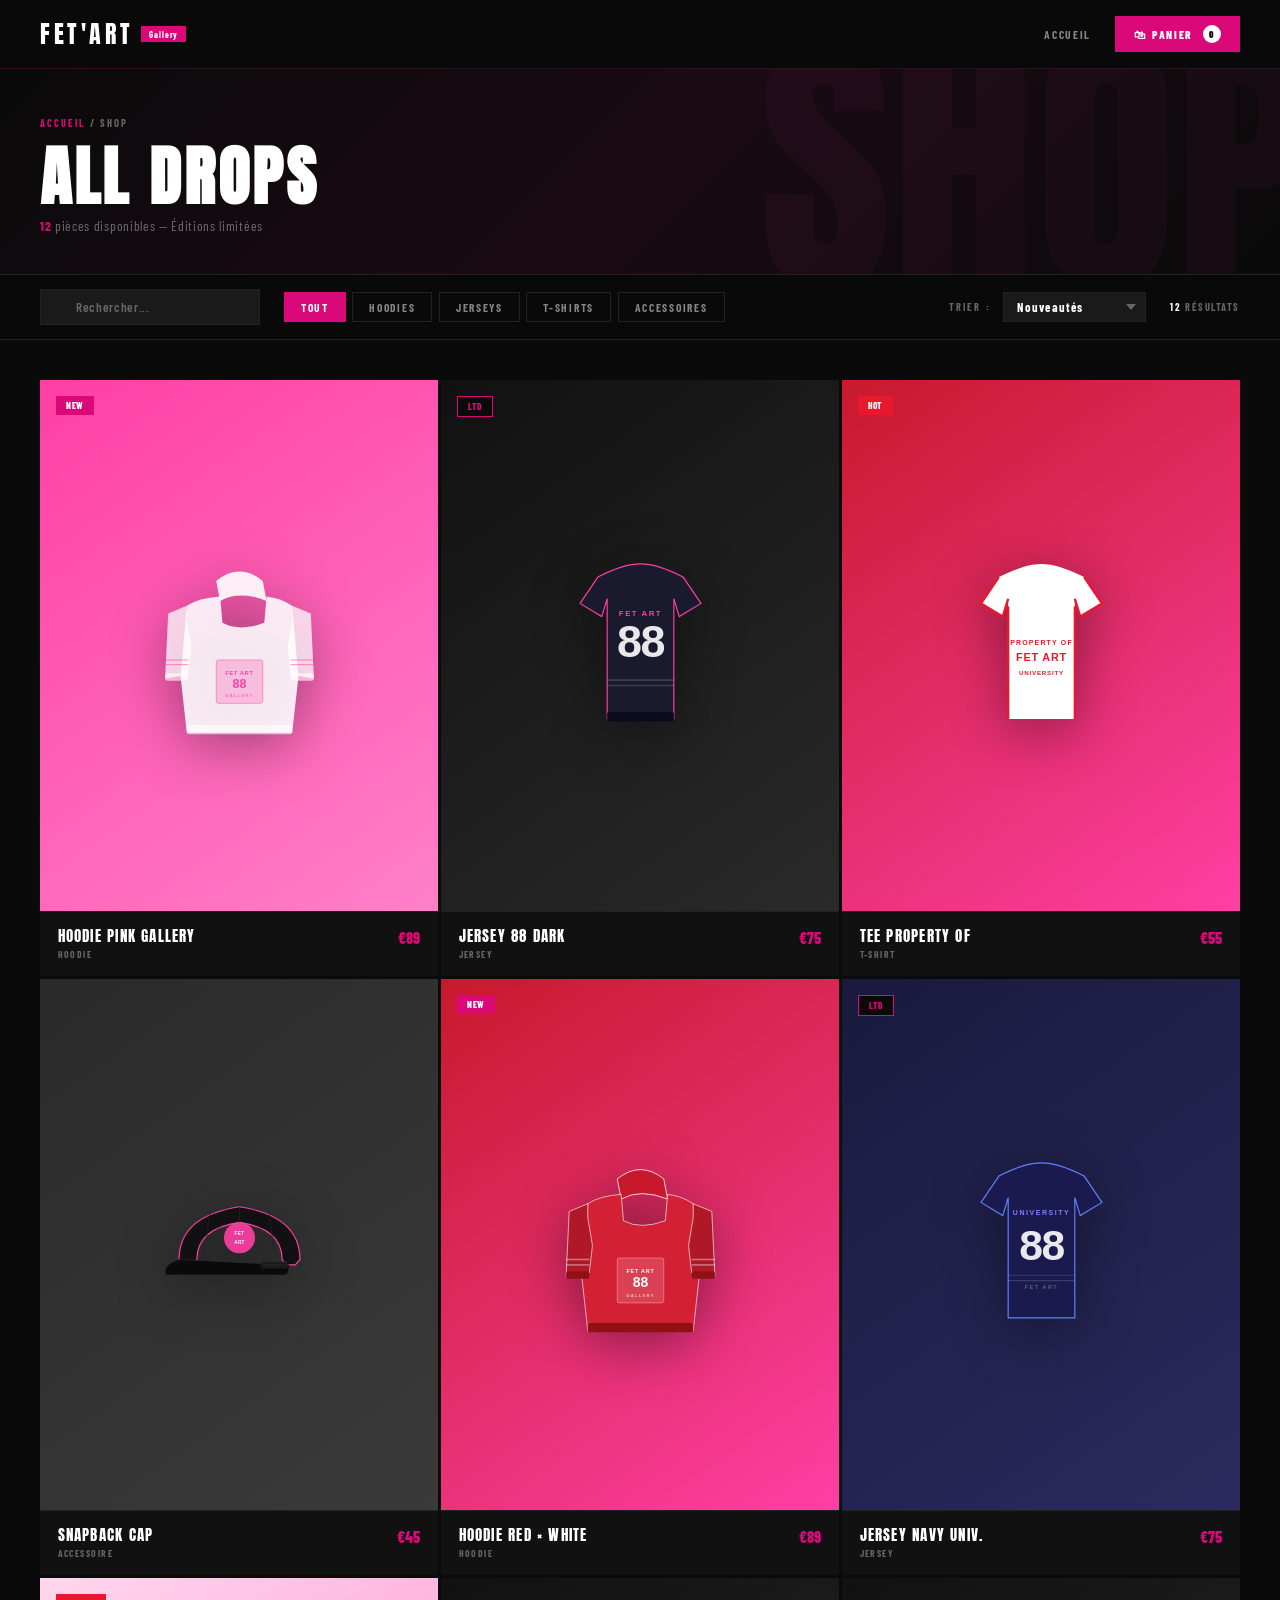
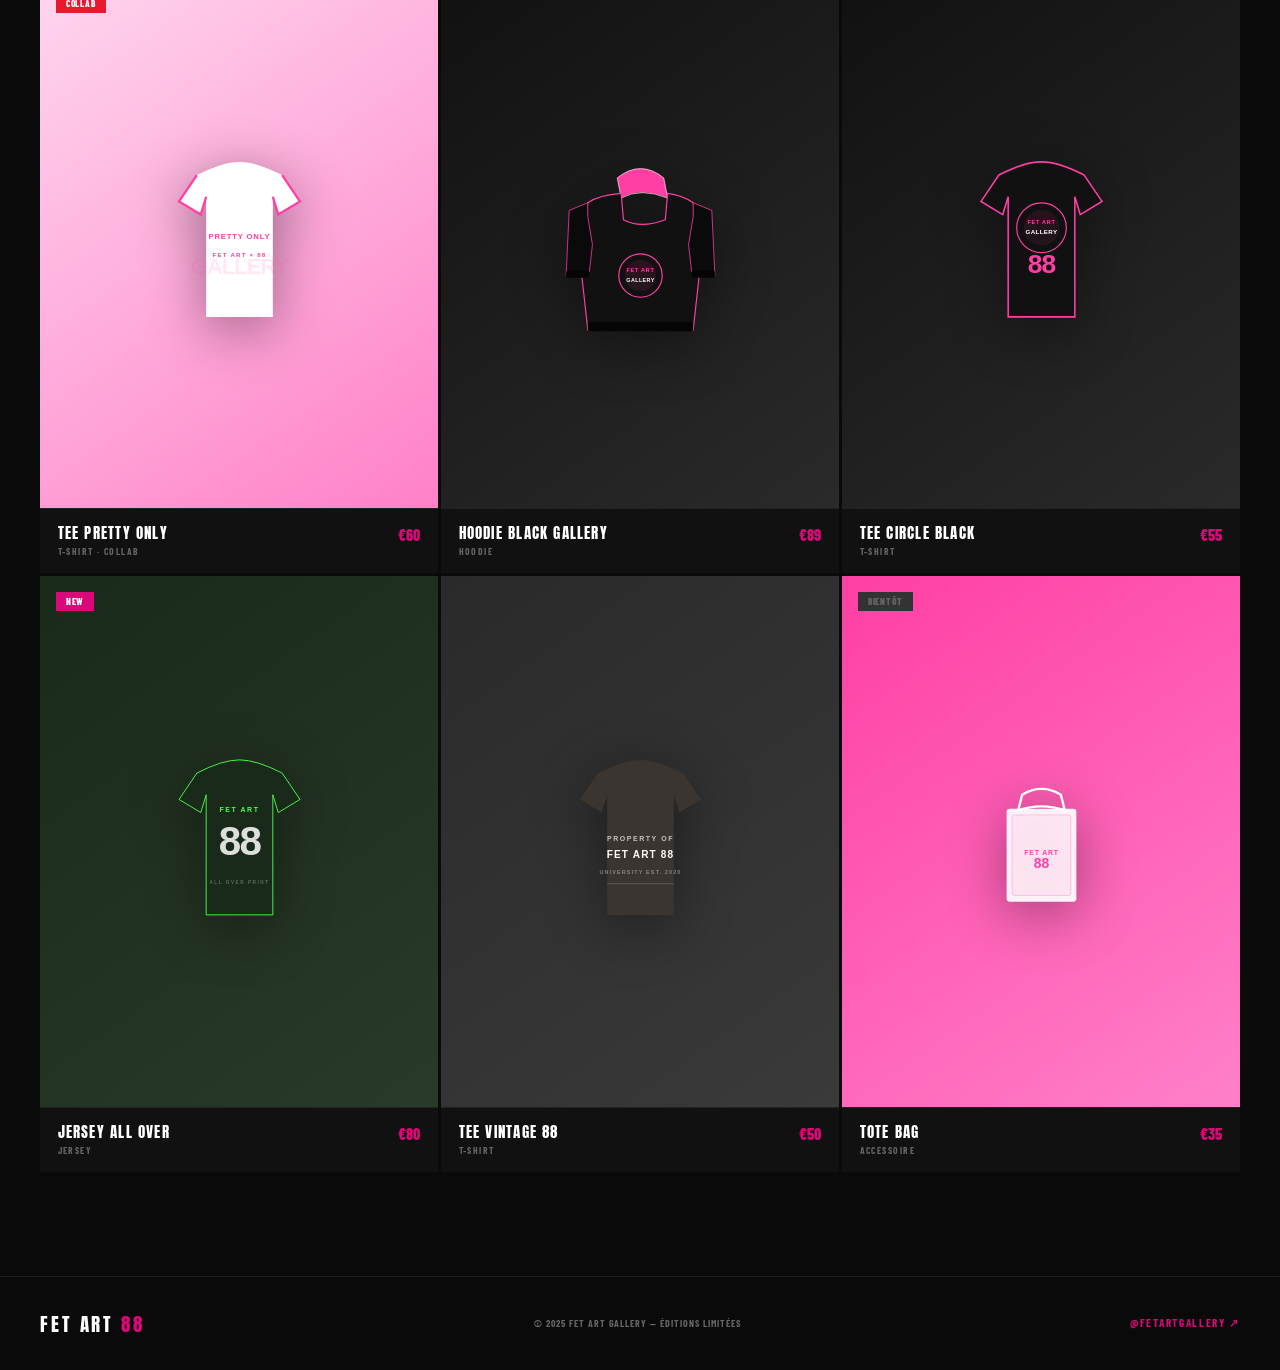
==== fetart-shop.html @ b349f613 "FetArt_Shop Co-authored-by: Copilot <copilot@github.com>" ====
<!DOCTYPE html>
<html lang="fr">
<head>
<meta charset="UTF-8">
<meta name="viewport" content="width=device-width, initial-scale=1.0">
<title>FET ART GALLERY — Shop</title>
<link rel="preconnect" href="https://fonts.googleapis.com">
<link rel="preconnect" href="https://fonts.gstatic.com" crossorigin>
<link href="https://fonts.googleapis.com/css2?family=Anton&family=Barlow+Condensed:wght@400;600;700;800;900&display=swap" rel="stylesheet">
<link rel="stylesheet" href="style/shop.css">
</head>
<body>

<!-- CART OVERLAY & DRAWER -->
<div class="cart-overlay" id="cartOverlay" onclick="closeCart()"></div>
<div class="cart-drawer" id="cartDrawer">
  <div class="cart-header">
    <div class="cart-title">MON PANIER</div>
    <button class="cart-close" onclick="closeCart()">✕</button>
  </div>
  <div class="cart-items" id="cartItems">
    <div class="cart-empty-msg" id="cartEmpty">Ton panier est vide </div>
  </div>
  <div class="cart-footer">
    <div class="cart-total">
      <span class="cart-total-label">Total</span>
      <span class="cart-total-amount" id="cartTotal">€0</span>
    </div>
    <button class="checkout-btn">Finaliser la commande →</button>
  </div>
</div>

<!-- TOAST -->
<div class="toast" id="toast">
  <span class="toast-dot"></span>
  <span id="toastMsg">Ajouté au panier</span>
</div>

<!-- NAV -->
<nav>
  <a href="fetart-gallery.html" class="nav-logo">FET'ART <span class="nav-logo-badge">Gallery</span></a>
  <div class="nav-right">
    <a href="fetart-gallery.html" class="nav-back"> Accueil</a>
    <button class="cart-btn" onclick="openCart()">
      🛍 Panier
      <span class="cart-count" id="cartCount">0</span>
    </button>
  </div>
</nav>

<!-- HERO SHOP -->
<div class="shop-hero">
  <div class="shop-hero-inner">
    <div class="shop-breadcrumb"><a href="fetart-gallery.html">Accueil</a> / Shop</div>
    <h1 class="shop-hero-title">ALL DROPS</h1>
    <p class="shop-hero-sub"><span id="visibleCount">12</span> pièces disponibles — Éditions limitées</p>
  </div>
</div>

<!-- TOOLBAR -->
<div class="toolbar">
  <div class="search-wrap">
    <span class="search-icon"></span>
    <input class="search-input" type="text" id="searchInput" placeholder="Rechercher..." oninput="applyFilters()">
  </div>
  <div class="filter-group">
    <button class="filter-btn active" data-cat="all" onclick="setFilter(this)">Tout</button>
    <button class="filter-btn" data-cat="hoodie" onclick="setFilter(this)">Hoodies</button>
    <button class="filter-btn" data-cat="jersey" onclick="setFilter(this)">Jerseys</button>
    <button class="filter-btn" data-cat="tshirt" onclick="setFilter(this)">T-Shirts</button>
    <button class="filter-btn" data-cat="accessoire" onclick="setFilter(this)">Accessoires</button>
  </div>
  <div class="sort-wrap">
    <span class="sort-label">Trier :</span>
    <select class="sort-select" id="sortSelect" onchange="applyFilters()">
      <option value="default">Nouveautés</option>
      <option value="price-asc">Prix croissant</option>
      <option value="price-desc">Prix décroissant</option>
      <option value="name">Nom A–Z</option>
    </select>
  </div>
  <div class="results-count"><span id="countLabel">12</span> résultats</div>
</div>

<!-- GRID -->
<div class="shop-main">
  <div class="products-grid" id="productsGrid">

    <!-- 1 — Hoodie Pink Gallery -->
    <div class="product-card" data-cat="hoodie" data-price="89" data-name="hoodie pink gallery" data-new="1">
      <span class="card-badge badge-new">New</span>
      <div class="card-img-wrap">
        <div class="card-bg bg-p"></div>
        <svg class="card-svg" viewBox="0 0 200 240" width="155" xmlns="http://www.w3.org/2000/svg">
          <path d="M70 36 Q100 12 130 36 L135 62 Q100 48 75 62Z" fill="white" opacity="0.9"/>
          <path d="M32 68 L24 160 L32 232 L168 232 L176 160 L168 68 Q153 58 135 56 L132 90 Q100 102 78 90 L75 56 Q47 58 32 68Z" fill="white" opacity="0.88"/>
          <path d="M32 68 L8 78 L4 162 L34 157 L38 122 L32 86Z" fill="rgba(255,255,255,0.75)"/>
          <path d="M168 68 L192 78 L196 162 L166 157 L162 122 L168 86Z" fill="rgba(255,255,255,0.75)"/>
          <rect x="4" y="155" width="30" height="10" rx="3" fill="rgba(255,255,255,0.6)"/>
          <rect x="166" y="155" width="30" height="10" rx="3" fill="rgba(255,255,255,0.6)"/>
          <rect x="32" y="222" width="136" height="12" rx="3" fill="rgba(255,255,255,0.6)"/>
          <rect x="70" y="138" width="60" height="56" rx="3" fill="rgba(255,63,164,0.25)" stroke="rgba(255,63,164,0.6)" stroke-width="1"/>
          <text x="100" y="158" text-anchor="middle" font-family="sans-serif" font-size="7" font-weight="900" fill="#FF3FA4" letter-spacing="1">FET ART</text>
          <text x="100" y="174" text-anchor="middle" font-family="sans-serif" font-size="16" font-weight="900" fill="#FF3FA4">88</text>
          <text x="100" y="186" text-anchor="middle" font-family="sans-serif" font-size="5.5" font-weight="700" fill="rgba(255,63,164,0.7)" letter-spacing="1.5">GALLERY</text>
          <line x1="4" y1="138" x2="34" y2="138" stroke="rgba(255,63,164,0.5)" stroke-width="1.5"/>
          <line x1="4" y1="144" x2="34" y2="144" stroke="rgba(255,63,164,0.5)" stroke-width="1.5"/>
          <line x1="166" y1="138" x2="196" y2="138" stroke="rgba(255,63,164,0.5)" stroke-width="1.5"/>
          <line x1="166" y1="144" x2="196" y2="144" stroke="rgba(255,63,164,0.5)" stroke-width="1.5"/>
        </svg>
        <div class="quick-add-overlay">
          <div class="size-selector">
            <span class="size-label">Choisir une taille</span>
            <div class="size-btns">
              <button class="size-btn" onclick="selectSize(this)">XS</button>
              <button class="size-btn" onclick="selectSize(this)">S</button>
              <button class="size-btn" onclick="selectSize(this)">M</button>
              <button class="size-btn" onclick="selectSize(this)">L</button>
              <button class="size-btn out" disabled>XL</button>
            </div>
            <button class="quick-add-btn" onclick="addToCart(this, 'Hoodie Pink Gallery', 89, 'hoodie')">+ Ajouter au panier</button>
          </div>
        </div>
      </div>
      <div class="card-info">
        <div><div class="card-name">HOODIE PINK GALLERY</div><div class="card-cat">Hoodie</div></div>
        <div class="card-price-block"><div class="card-price">€89</div></div>
      </div>
    </div>

    <!-- 2 — Jersey 88 Dark -->
    <div class="product-card" data-cat="jersey" data-price="75" data-name="jersey 88 dark" data-new="1">
      <span class="card-badge badge-ltd">Ltd</span>
      <div class="card-img-wrap">
        <div class="card-bg bg-d"></div>
        <svg class="card-svg" viewBox="0 0 200 220" width="155" xmlns="http://www.w3.org/2000/svg">
          <path d="M45 22 L22 56 L50 73 L57 50 L57 205 L143 205 L143 50 L150 73 L178 56 L155 22 Q122 5 100 5 Q78 5 45 22Z" fill="#1A1A2E" stroke="#FF3FA4" stroke-width="1.5"/>
          <text x="100" y="125" text-anchor="middle" font-family="sans-serif" font-size="58" font-weight="900" fill="white" opacity="0.9" letter-spacing="-2">88</text>
          <text x="100" y="72" text-anchor="middle" font-family="sans-serif" font-size="10" font-weight="700" fill="#FF3FA4" letter-spacing="2">FET ART</text>
          <line x1="57" y1="155" x2="143" y2="155" stroke="white" stroke-width="2" opacity="0.15"/>
          <line x1="57" y1="162" x2="143" y2="162" stroke="white" stroke-width="2" opacity="0.15"/>
          <rect x="57" y="196" width="86" height="12" rx="2" fill="#0A0A1A"/>
        </svg>
        <div class="quick-add-overlay">
          <div class="size-selector">
            <span class="size-label">Choisir une taille</span>
            <div class="size-btns">
              <button class="size-btn" onclick="selectSize(this)">S</button>
              <button class="size-btn" onclick="selectSize(this)">M</button>
              <button class="size-btn" onclick="selectSize(this)">L</button>
              <button class="size-btn" onclick="selectSize(this)">XL</button>
            </div>
            <button class="quick-add-btn" onclick="addToCart(this, 'Jersey 88 Dark', 75, 'jersey')">+ Ajouter au panier</button>
          </div>
        </div>
      </div>
      <div class="card-info">
        <div><div class="card-name">JERSEY 88 DARK</div><div class="card-cat">Jersey</div></div>
        <div class="card-price-block"><div class="card-price">€75</div></div>
      </div>
    </div>

    <!-- 3 — Tee Property Of -->
    <div class="product-card" data-cat="tshirt" data-price="55" data-name="tee property of" data-new="1">
      <span class="card-badge badge-hot"> Hot</span>
      <div class="card-img-wrap">
        <div class="card-bg bg-r"></div>
        <svg class="card-svg" viewBox="0 0 200 220" width="155" xmlns="http://www.w3.org/2000/svg">
          <path d="M45 22 L22 56 L50 73 L57 50 L57 205 L143 205 L143 50 L150 73 L178 56 L155 22 Q122 5 100 5 Q78 5 45 22Z" fill="white"/>
          <path d="M45 22 L22 56 L50 73 L57 50" fill="none" stroke="#E8192C" stroke-width="3"/>
          <path d="M155 22 L178 56 L150 73 L143 50" fill="none" stroke="#E8192C" stroke-width="3"/>
          <line x1="57" y1="60" x2="57" y2="205" stroke="#E8192C" stroke-width="3"/>
          <line x1="143" y1="60" x2="143" y2="205" stroke="#E8192C" stroke-width="3"/>
          <text x="100" y="110" text-anchor="middle" font-family="sans-serif" font-size="9" font-weight="900" fill="#E8192C" letter-spacing="1.5">PROPERTY OF</text>
          <text x="100" y="130" text-anchor="middle" font-family="sans-serif" font-size="14" font-weight="900" fill="#E8192C" letter-spacing="1">FET ART</text>
          <text x="100" y="148" text-anchor="middle" font-family="sans-serif" font-size="8" font-weight="700" fill="#E8192C" letter-spacing="1">UNIVERSITY</text>
        </svg>
        <div class="quick-add-overlay">
          <div class="size-selector">
            <span class="size-label">Choisir une taille</span>
            <div class="size-btns">
              <button class="size-btn" onclick="selectSize(this)">XS</button>
              <button class="size-btn" onclick="selectSize(this)">S</button>
              <button class="size-btn" onclick="selectSize(this)">M</button>
              <button class="size-btn" onclick="selectSize(this)">L</button>
              <button class="size-btn" onclick="selectSize(this)">XL</button>
            </div>
            <button class="quick-add-btn" onclick="addToCart(this, 'Tee Property Of', 55, 'tshirt')">+ Ajouter au panier</button>
          </div>
        </div>
      </div>
      <div class="card-info">
        <div><div class="card-name">TEE PROPERTY OF</div><div class="card-cat">T-Shirt</div></div>
        <div class="card-price-block"><div class="card-price">€55</div></div>
      </div>
    </div>

    <!-- 4 — Snapback Cap -->
    <div class="product-card" data-cat="accessoire" data-price="45" data-name="snapback cap" data-new="0">
      <div class="card-img-wrap">
        <div class="card-bg bg-w"></div>
        <svg class="card-svg" viewBox="0 0 200 160" width="155" xmlns="http://www.w3.org/2000/svg">
          <path d="M22 100 Q22 44 100 32 Q178 44 178 100 L172 107 L160 107 L155 100 Q155 60 100 52 Q45 60 45 100 L40 107 L28 107Z" fill="#111" stroke="#FF3FA4" stroke-width="1.5"/>
          <path d="M22 100 Q0 107 5 120 L158 120 Q164 120 164 107Z" fill="#0A0A0A" stroke="#2A2A2A" stroke-width="1"/>
          <line x1="100" y1="32" x2="100" y2="100" stroke="#222" stroke-width="1"/>
          <line x1="62" y1="38" x2="54" y2="100" stroke="#222" stroke-width="1"/>
          <line x1="138" y1="38" x2="146" y2="100" stroke="#222" stroke-width="1"/>
          <circle cx="100" cy="72" r="20" fill="#FF3FA4" opacity="0.9"/>
          <text x="100" y="69" text-anchor="middle" font-family="sans-serif" font-size="6" font-weight="900" fill="white" letter-spacing="0.5">FET</text>
          <text x="100" y="80" text-anchor="middle" font-family="sans-serif" font-size="6" font-weight="900" fill="white" letter-spacing="0.5">ART</text>
          <rect x="128" y="103" width="34" height="8" rx="2" fill="#1A1A1A" stroke="#333" stroke-width="0.5"/>
          <line x1="133" y1="107" x2="157" y2="107" stroke="#444" stroke-width="0.5"/>
        </svg>
        <div class="quick-add-overlay">
          <div class="size-selector">
            <span class="size-label">Taille unique</span>
            <div class="size-btns">
              <button class="size-btn selected" onclick="selectSize(this)">OS</button>
            </div>
            <button class="quick-add-btn" onclick="addToCart(this, 'Snapback Cap', 45, 'accessoire')">+ Ajouter au panier</button>
          </div>
        </div>
      </div>
      <div class="card-info">
        <div><div class="card-name">SNAPBACK CAP</div><div class="card-cat">Accessoire</div></div>
        <div class="card-price-block"><div class="card-price">€45</div></div>
      </div>
    </div>

    <!-- 5 — Hoodie Red/White -->
    <div class="product-card" data-cat="hoodie" data-price="89" data-name="hoodie red white" data-new="1">
      <span class="card-badge badge-new">New</span>
      <div class="card-img-wrap">
        <div class="card-bg bg-r"></div>
        <svg class="card-svg" viewBox="0 0 200 240" width="155" xmlns="http://www.w3.org/2000/svg">
          <path d="M70 36 Q100 12 130 36 L135 62 Q100 48 75 62Z" fill="#C8192C" stroke="white" stroke-width="1"/>
          <path d="M32 68 L24 160 L32 232 L168 232 L176 160 L168 68 Q153 58 135 56 L132 90 Q100 102 78 90 L75 56 Q47 58 32 68Z" fill="#D42035" stroke="white" stroke-width="0.8"/>
          <path d="M32 68 L8 78 L4 162 L34 157 L38 122 L32 86Z" fill="#B01828" stroke="white" stroke-width="0.8"/>
          <path d="M168 68 L192 78 L196 162 L166 157 L162 122 L168 86Z" fill="#B01828" stroke="white" stroke-width="0.8"/>
          <rect x="4" y="155" width="30" height="10" rx="3" fill="#901015"/>
          <rect x="166" y="155" width="30" height="10" rx="3" fill="#901015"/>
          <rect x="32" y="222" width="136" height="12" rx="3" fill="#901015"/>
          <rect x="70" y="138" width="60" height="58" rx="3" fill="rgba(255,255,255,0.15)" stroke="rgba(255,255,255,0.4)" stroke-width="1"/>
          <text x="100" y="158" text-anchor="middle" font-family="sans-serif" font-size="7" font-weight="900" fill="white" letter-spacing="1">FET ART</text>
          <text x="100" y="176" text-anchor="middle" font-family="sans-serif" font-size="18" font-weight="900" fill="white">88</text>
          <text x="100" y="188" text-anchor="middle" font-family="sans-serif" font-size="5.5" font-weight="700" fill="rgba(255,255,255,0.7)" letter-spacing="1.5">GALLERY</text>
          <line x1="4" y1="140" x2="34" y2="140" stroke="white" stroke-width="2" opacity="0.4"/>
          <line x1="4" y1="147" x2="34" y2="147" stroke="white" stroke-width="2" opacity="0.4"/>
          <line x1="166" y1="140" x2="196" y2="140" stroke="white" stroke-width="2" opacity="0.4"/>
          <line x1="166" y1="147" x2="196" y2="147" stroke="white" stroke-width="2" opacity="0.4"/>
        </svg>
        <div class="quick-add-overlay">
          <div class="size-selector">
            <span class="size-label">Choisir une taille</span>
            <div class="size-btns">
              <button class="size-btn out" disabled>XS</button>
              <button class="size-btn" onclick="selectSize(this)">S</button>
              <button class="size-btn" onclick="selectSize(this)">M</button>
              <button class="size-btn" onclick="selectSize(this)">L</button>
              <button class="size-btn" onclick="selectSize(this)">XL</button>
            </div>
            <button class="quick-add-btn" onclick="addToCart(this, 'Hoodie Red × White', 89, 'hoodie')">+ Ajouter au panier</button>
          </div>
        </div>
      </div>
      <div class="card-info">
        <div><div class="card-name">HOODIE RED × WHITE</div><div class="card-cat">Hoodie</div></div>
        <div class="card-price-block"><div class="card-price">€89</div></div>
      </div>
    </div>

    <!-- 6 — Jersey Navy 88 -->
    <div class="product-card" data-cat="jersey" data-price="75" data-name="jersey navy university" data-new="0">
      <span class="card-badge badge-ltd">Ltd</span>
      <div class="card-img-wrap">
        <div class="card-bg bg-b"></div>
        <svg class="card-svg" viewBox="0 0 200 220" width="155" xmlns="http://www.w3.org/2000/svg">
          <path d="M45 22 L22 56 L50 73 L57 50 L57 205 L143 205 L143 50 L150 73 L178 56 L155 22 Q122 5 100 5 Q78 5 45 22Z" fill="#1A1A4E" stroke="#6080FF" stroke-width="1.5"/>
          <text x="100" y="130" text-anchor="middle" font-family="sans-serif" font-size="55" font-weight="900" fill="white" opacity="0.9" letter-spacing="-2">88</text>
          <text x="100" y="72" text-anchor="middle" font-family="sans-serif" font-size="9" font-weight="700" fill="#8080FF" letter-spacing="2">UNIVERSITY</text>
          <text x="100" y="168" text-anchor="middle" font-family="sans-serif" font-size="7" font-weight="700" fill="rgba(255,255,255,0.3)" letter-spacing="2">FET ART</text>
          <line x1="57" y1="150" x2="143" y2="150" stroke="white" stroke-width="1.5" opacity="0.15"/>
          <line x1="57" y1="157" x2="143" y2="157" stroke="white" stroke-width="1.5" opacity="0.15"/>
        </svg>
        <div class="quick-add-overlay">
          <div class="size-selector">
            <span class="size-label">Choisir une taille</span>
            <div class="size-btns">
              <button class="size-btn" onclick="selectSize(this)">S</button>
              <button class="size-btn" onclick="selectSize(this)">M</button>
              <button class="size-btn out" disabled>L</button>
              <button class="size-btn" onclick="selectSize(this)">XL</button>
            </div>
            <button class="quick-add-btn" onclick="addToCart(this, 'Jersey Navy University', 75, 'jersey')">+ Ajouter au panier</button>
          </div>
        </div>
      </div>
      <div class="card-info">
        <div><div class="card-name">JERSEY NAVY UNIV.</div><div class="card-cat">Jersey</div></div>
        <div class="card-price-block"><div class="card-price">€75</div></div>
      </div>
    </div>

    <!-- 7 — Tee Pretty Only -->
    <div class="product-card" data-cat="tshirt" data-price="60" data-name="tee pretty only collab" data-new="1">
      <span class="card-badge badge-hot">Collab</span>
      <div class="card-img-wrap">
        <div class="card-bg bg-pw"></div>
        <svg class="card-svg" viewBox="0 0 200 220" width="155" xmlns="http://www.w3.org/2000/svg">
          <path d="M45 22 L22 56 L50 73 L57 50 L57 205 L143 205 L143 50 L150 73 L178 56 L155 22 Q122 5 100 5 Q78 5 45 22Z" fill="white"/>
          <path d="M45 22 L22 56 L50 73 L57 50" fill="none" stroke="#FF3FA4" stroke-width="3"/>
          <path d="M155 22 L178 56 L150 73 L143 50" fill="none" stroke="#FF3FA4" stroke-width="3"/>
          <text x="100" y="105" text-anchor="middle" font-family="sans-serif" font-size="10" font-weight="900" fill="#FF3FA4" letter-spacing="1">PRETTY ONLY</text>
          <text x="100" y="128" text-anchor="middle" font-family="sans-serif" font-size="8" font-weight="700" fill="#FF3FA4" letter-spacing="1.5">FET ART × 88</text>
          <text x="100" y="150" text-anchor="middle" font-family="sans-serif" font-size="28" font-weight="900" fill="rgba(255,63,164,0.12)" letter-spacing="-1">GALLERY</text>
        </svg>
        <div class="quick-add-overlay">
          <div class="size-selector">
            <span class="size-label">Choisir une taille</span>
            <div class="size-btns">
              <button class="size-btn" onclick="selectSize(this)">XS</button>
              <button class="size-btn" onclick="selectSize(this)">S</button>
              <button class="size-btn" onclick="selectSize(this)">M</button>
              <button class="size-btn out" disabled>L</button>
              <button class="size-btn out" disabled>XL</button>
            </div>
            <button class="quick-add-btn" onclick="addToCart(this, 'Tee Pretty Only Collab', 60, 'tshirt')">+ Ajouter au panier</button>
          </div>
        </div>
      </div>
      <div class="card-info">
        <div><div class="card-name">TEE PRETTY ONLY</div><div class="card-cat">T-Shirt · Collab</div></div>
        <div class="card-price-block"><div class="card-price">€60</div></div>
      </div>
    </div>

    <!-- 8 — Hoodie Black Gallery -->
    <div class="product-card" data-cat="hoodie" data-price="89" data-name="hoodie black gallery" data-new="0">
      <div class="card-img-wrap">
        <div class="card-bg bg-d"></div>
        <svg class="card-svg" viewBox="0 0 200 240" width="155" xmlns="http://www.w3.org/2000/svg">
          <path d="M70 36 Q100 12 130 36 L135 62 Q100 48 75 62Z" fill="#FF3FA4" stroke="white" stroke-width="0.8"/>
          <path d="M32 68 L24 160 L32 232 L168 232 L176 160 L168 68 Q153 58 135 56 L132 90 Q100 102 78 90 L75 56 Q47 58 32 68Z" fill="#111" stroke="#FF3FA4" stroke-width="1.5"/>
          <path d="M32 68 L8 78 L4 162 L34 157 L38 122 L32 86Z" fill="#0A0A0A" stroke="#FF3FA4" stroke-width="1"/>
          <path d="M168 68 L192 78 L196 162 L166 157 L162 122 L168 86Z" fill="#0A0A0A" stroke="#FF3FA4" stroke-width="1"/>
          <rect x="4" y="155" width="30" height="10" rx="3" fill="#050505"/>
          <rect x="166" y="155" width="30" height="10" rx="3" fill="#050505"/>
          <rect x="32" y="222" width="136" height="12" rx="3" fill="#050505"/>
          <circle cx="100" cy="162" r="28" fill="none" stroke="#FF3FA4" stroke-width="1.5"/>
          <circle cx="100" cy="162" r="20" fill="rgba(255,63,164,0.1)"/>
          <text x="100" y="158" text-anchor="middle" font-family="sans-serif" font-size="7" font-weight="900" fill="#FF3FA4" letter-spacing="1">FET ART</text>
          <text x="100" y="170" text-anchor="middle" font-family="sans-serif" font-size="7" font-weight="700" fill="white" letter-spacing="0.5">GALLERY</text>
        </svg>
        <div class="quick-add-overlay">
          <div class="size-selector">
            <span class="size-label">Choisir une taille</span>
            <div class="size-btns">
              <button class="size-btn" onclick="selectSize(this)">XS</button>
              <button class="size-btn" onclick="selectSize(this)">S</button>
              <button class="size-btn" onclick="selectSize(this)">M</button>
              <button class="size-btn" onclick="selectSize(this)">L</button>
              <button class="size-btn" onclick="selectSize(this)">XL</button>
            </div>
            <button class="quick-add-btn" onclick="addToCart(this, 'Hoodie Black Gallery', 89, 'hoodie')">+ Ajouter au panier</button>
          </div>
        </div>
      </div>
      <div class="card-info">
        <div><div class="card-name">HOODIE BLACK GALLERY</div><div class="card-cat">Hoodie</div></div>
        <div class="card-price-block"><div class="card-price">€89</div></div>
      </div>
    </div>

    <!-- 9 — Tee Circle Black -->
    <div class="product-card" data-cat="tshirt" data-price="55" data-name="tee circle black" data-new="0">
      <div class="card-img-wrap">
        <div class="card-bg bg-d"></div>
        <svg class="card-svg" viewBox="0 0 200 220" width="155" xmlns="http://www.w3.org/2000/svg">
          <path d="M45 22 L22 56 L50 73 L57 50 L57 205 L143 205 L143 50 L150 73 L178 56 L155 22 Q122 5 100 5 Q78 5 45 22Z" fill="#111" stroke="#FF3FA4" stroke-width="2"/>
          <circle cx="100" cy="90" r="32" fill="none" stroke="#FF3FA4" stroke-width="1.5"/>
          <circle cx="100" cy="90" r="23" fill="rgba(255,63,164,0.08)"/>
          <text x="100" y="85" text-anchor="middle" font-family="sans-serif" font-size="7" font-weight="900" fill="#FF3FA4" letter-spacing="1">FET ART</text>
          <text x="100" y="98" text-anchor="middle" font-family="sans-serif" font-size="8" font-weight="900" fill="white" letter-spacing="0.5">GALLERY</text>
          <text x="100" y="148" text-anchor="middle" font-family="sans-serif" font-size="34" font-weight="900" fill="#FF3FA4" letter-spacing="-1">88</text>
        </svg>
        <div class="quick-add-overlay">
          <div class="size-selector">
            <span class="size-label">Choisir une taille</span>
            <div class="size-btns">
              <button class="size-btn" onclick="selectSize(this)">XS</button>
              <button class="size-btn" onclick="selectSize(this)">S</button>
              <button class="size-btn" onclick="selectSize(this)">M</button>
              <button class="size-btn" onclick="selectSize(this)">L</button>
              <button class="size-btn" onclick="selectSize(this)">XL</button>
            </div>
            <button class="quick-add-btn" onclick="addToCart(this, 'Tee Circle Black', 55, 'tshirt')">+ Ajouter au panier</button>
          </div>
        </div>
      </div>
      <div class="card-info">
        <div><div class="card-name">TEE CIRCLE BLACK</div><div class="card-cat">T-Shirt</div></div>
        <div class="card-price-block"><div class="card-price">€55</div></div>
      </div>
    </div>

    <!-- 10 — Jersey Gris All Over -->
    <div class="product-card" data-cat="jersey" data-price="80" data-name="jersey all over print" data-new="1">
      <span class="card-badge badge-new">New</span>
      <div class="card-img-wrap">
        <div class="card-bg bg-g"></div>
        <svg class="card-svg" viewBox="0 0 200 220" width="155" xmlns="http://www.w3.org/2000/svg">
          <path d="M45 22 L22 56 L50 73 L57 50 L57 205 L143 205 L143 50 L150 73 L178 56 L155 22 Q122 5 100 5 Q78 5 45 22Z" fill="#1A2A1A" stroke="#4AFF4A" stroke-width="1.2"/>
          <text x="100" y="128" text-anchor="middle" font-family="sans-serif" font-size="52" font-weight="900" fill="white" opacity="0.85" letter-spacing="-2">88</text>
          <text x="100" y="72" text-anchor="middle" font-family="sans-serif" font-size="9" font-weight="700" fill="#4AFF4A" letter-spacing="2">FET ART</text>
          <text x="100" y="165" text-anchor="middle" font-family="sans-serif" font-size="6" font-weight="700" fill="rgba(255,255,255,0.3)" letter-spacing="2">ALL OVER PRINT</text>
        </svg>
        <div class="quick-add-overlay">
          <div class="size-selector">
            <span class="size-label">Choisir une taille</span>
            <div class="size-btns">
              <button class="size-btn" onclick="selectSize(this)">S</button>
              <button class="size-btn" onclick="selectSize(this)">M</button>
              <button class="size-btn" onclick="selectSize(this)">L</button>
              <button class="size-btn" onclick="selectSize(this)">XL</button>
            </div>
            <button class="quick-add-btn" onclick="addToCart(this, 'Jersey All Over Print', 80, 'jersey')">+ Ajouter au panier</button>
          </div>
        </div>
      </div>
      <div class="card-info">
        <div><div class="card-name">JERSEY ALL OVER</div><div class="card-cat">Jersey</div></div>
        <div class="card-price-block"><div class="card-price">€80</div></div>
      </div>
    </div>

    <!-- 11 — Tee Vintage 88 -->
    <div class="product-card" data-cat="tshirt" data-price="50" data-name="tee vintage 88 washed" data-new="0">
      <div class="card-img-wrap">
        <div class="card-bg bg-w"></div>
        <svg class="card-svg" viewBox="0 0 200 220" width="155" xmlns="http://www.w3.org/2000/svg">
          <path d="M45 22 L22 56 L50 73 L57 50 L57 205 L143 205 L143 50 L150 73 L178 56 L155 22 Q122 5 100 5 Q78 5 45 22Z" fill="#3A3530"/>
          <text x="100" y="110" text-anchor="middle" font-family="sans-serif" font-size="9" font-weight="900" fill="rgba(255,255,255,0.7)" letter-spacing="2">PROPERTY OF</text>
          <text x="100" y="132" text-anchor="middle" font-family="sans-serif" font-size="13" font-weight="900" fill="white" letter-spacing="1.5">FET ART 88</text>
          <text x="100" y="152" text-anchor="middle" font-family="sans-serif" font-size="7" font-weight="700" fill="rgba(255,255,255,0.4)" letter-spacing="1.5">UNIVERSITY EST. 2020</text>
          <rect x="57" y="164" width="86" height="1.5" fill="rgba(255,255,255,0.15)"/>
        </svg>
        <div class="quick-add-overlay">
          <div class="size-selector">
            <span class="size-label">Choisir une taille</span>
            <div class="size-btns">
              <button class="size-btn" onclick="selectSize(this)">XS</button>
              <button class="size-btn" onclick="selectSize(this)">S</button>
              <button class="size-btn" onclick="selectSize(this)">M</button>
              <button class="size-btn" onclick="selectSize(this)">L</button>
              <button class="size-btn" onclick="selectSize(this)">XL</button>
            </div>
            <button class="quick-add-btn" onclick="addToCart(this, 'Tee Vintage 88 Washed', 50, 'tshirt')">+ Ajouter au panier</button>
          </div>
        </div>
      </div>
      <div class="card-info">
        <div><div class="card-name">TEE VINTAGE 88</div><div class="card-cat">T-Shirt</div></div>
        <div class="card-price-block"><div class="card-price">€50</div></div>
      </div>
    </div>

    <!-- 12 — Tote Bag -->
    <div class="product-card" data-cat="accessoire" data-price="35" data-name="tote bag fetart" data-new="0">
      <span class="card-badge badge-sold">Bientôt</span>
      <div class="card-img-wrap">
        <div class="card-bg bg-p"></div>
        <svg class="card-svg" viewBox="0 0 200 220" width="155" xmlns="http://www.w3.org/2000/svg">
          <path d="M75 50 Q100 35 125 50 L130 70 Q100 60 70 70Z" fill="none" stroke="white" stroke-width="3" stroke-linecap="round"/>
          <rect x="55" y="68" width="90" height="120" rx="4" fill="white" opacity="0.92"/>
          <rect x="62" y="76" width="76" height="104" rx="3" fill="rgba(255,63,164,0.08)" stroke="rgba(255,63,164,0.3)" stroke-width="1"/>
          <text x="100" y="128" text-anchor="middle" font-family="sans-serif" font-size="9" font-weight="900" fill="#FF3FA4" letter-spacing="1">FET ART</text>
          <text x="100" y="145" text-anchor="middle" font-family="sans-serif" font-size="18" font-weight="900" fill="#FF3FA4">88</text>
        </svg>
        <div class="quick-add-overlay">
          <div class="size-selector">
            <span class="size-label">Taille unique</span>
            <div class="size-btns">
              <button class="size-btn selected" onclick="selectSize(this)">OS</button>
            </div>
            <button class="quick-add-btn" onclick="addToCart(this, 'Tote Bag Fetart', 35, 'accessoire')">+ Ajouter au panier</button>
          </div>
        </div>
      </div>
      <div class="card-info">
        <div><div class="card-name">TOTE BAG</div><div class="card-cat">Accessoire</div></div>
        <div class="card-price-block"><div class="card-price">€35</div></div>
      </div>
    </div>

    <!-- Empty state -->
    <div class="empty-state" id="emptyState">
      <div class="empty-icon">88</div>
      <div class="empty-title">Aucun résultat</div>
      <div class="empty-sub">Essaie un autre terme ou réinitialise les filtres</div>
    </div>

  </div>
</div>

<!-- FOOTER -->
<footer class="shop-footer">
  <div class="footer-logo">FET ART <span style="color:var(--pink)">88</span></div>
  <div class="footer-copy">© 2025 Fet Art Gallery — Éditions limitées</div>
  <a href="https://www.instagram.com/fetartgallery/" target="_blank" class="footer-insta">@fetartgallery ↗</a>
</footer>

<script>
// ── STATE ──
let activeFilter = 'all';
let cartItems = [];

// ── FILTERS + SEARCH + SORT ──
function setFilter(btn) {
  document.querySelectorAll('.filter-btn').forEach(b => b.classList.remove('active'));
  btn.classList.add('active');
  activeFilter = btn.dataset.cat;
  applyFilters();
}

function applyFilters() {
  const query = document.getElementById('searchInput').value.toLowerCase().trim();
  const sort = document.getElementById('sortSelect').value;
  const cards = Array.from(document.querySelectorAll('.product-card[data-cat]'));

  // Filter
  let visible = cards.filter(card => {
    const catMatch = activeFilter === 'all' || card.dataset.cat === activeFilter;
    const nameMatch = !query || card.dataset.name.includes(query);
    return catMatch && nameMatch;
  });

  // Sort
  visible.sort((a, b) => {
    if (sort === 'price-asc') return +a.dataset.price - +b.dataset.price;
    if (sort === 'price-desc') return +b.dataset.price - +a.dataset.price;
    if (sort === 'name') return a.dataset.name.localeCompare(b.dataset.name);
    return +b.dataset.new - +a.dataset.new; // default: newest first
  });

  // Hide all
  cards.forEach(c => c.classList.add('hidden'));
  // Show filtered in sorted order
  const grid = document.getElementById('productsGrid');
  visible.forEach(c => {
    c.classList.remove('hidden');
    grid.appendChild(c);
  });

  // Empty state
  const empty = document.getElementById('emptyState');
  empty.classList.toggle('visible', visible.length === 0);

  // Count
  document.getElementById('countLabel').textContent = visible.length;
  document.getElementById('visibleCount').textContent = visible.length;
}

// ── SIZE SELECTION ──
function selectSize(btn) {
  if (btn.classList.contains('out')) return;
  const siblings = btn.closest('.size-btns').querySelectorAll('.size-btn');
  siblings.forEach(s => s.classList.remove('selected'));
  btn.classList.add('selected');
}

// ── CART ──
function addToCart(btn, name, price, cat) {
  const sizeBtn = btn.closest('.size-selector').querySelector('.size-btn.selected');
  const size = sizeBtn ? sizeBtn.textContent : '?';
  cartItems.push({ name, price, cat, size, id: Date.now() });
  updateCartUI();
  showToast(`${name} (${size}) ajouté !`);
}

function updateCartUI() {
  const count = cartItems.length;
  document.getElementById('cartCount').textContent = count;

  const total = cartItems.reduce((s, i) => s + i.price, 0);
  document.getElementById('cartTotal').textContent = `€${total}`;

  const container = document.getElementById('cartItems');
  const emptyMsg = document.getElementById('cartEmpty');

  // Remove old items (keep empty msg)
  container.querySelectorAll('.cart-item').forEach(el => el.remove());

  if (count === 0) {
    emptyMsg.style.display = 'block';
  } else {
    emptyMsg.style.display = 'none';
    cartItems.forEach(item => {
      const el = document.createElement('div');
      el.className = 'cart-item';
      el.innerHTML = `
        <div class="cart-item-img">
          <svg viewBox="0 0 60 70" width="50" xmlns="http://www.w3.org/2000/svg">
            <rect width="60" height="70" rx="4" fill="#1A1A1A"/>
            <text x="30" y="38" text-anchor="middle" font-family="sans-serif" font-size="11" font-weight="900" fill="#FF3FA4" letter-spacing="-0.5">88</text>
          </svg>
        </div>
        <div class="cart-item-info">
          <div class="cart-item-name">${item.name}</div>
          <div class="cart-item-meta">${item.cat} · Taille ${item.size}</div>
          <div class="cart-item-price">€${item.price}</div>
        </div>
        <button class="cart-item-remove" onclick="removeFromCart(${item.id})">✕</button>
      `;
      container.appendChild(el);
    });
  }
}

function removeFromCart(id) {
  cartItems = cartItems.filter(i => i.id !== id);
  updateCartUI();
}

function openCart() {
  document.getElementById('cartDrawer').classList.add('open');
  document.getElementById('cartOverlay').classList.add('open');
}
function closeCart() {
  document.getElementById('cartDrawer').classList.remove('open');
  document.getElementById('cartOverlay').classList.remove('open');
}

// ── TOAST ──
let toastTimer;
function showToast(msg) {
  const toast = document.getElementById('toast');
  document.getElementById('toastMsg').textContent = msg;
  toast.classList.add('show');
  clearTimeout(toastTimer);
  toastTimer = setTimeout(() => toast.classList.remove('show'), 2500);
}
</script>
</body>
</html>
---- style/shop.css ----
*, *::before, *::after { margin: 0; padding: 0; box-sizing: border-box; }

:root {
  --pink: #da0878;
  --pink-light: #b1176e;
  --black: #0A0A0A;
  --white: #FFFFFF;
  --gray: #111111;
  --gray2: #1A1A1A;
  --gray3: #2A2A2A;
  --mid: #666;
  --red: #E8192C;
  --border: #222;
}

html { scroll-behavior: smooth; }
body { background: var(--black); color: var(--white); font-family: 'Barlow Condensed', sans-serif; overflow-x: hidden; }

/* ── NAV ── */
nav {
  position: sticky; top: 0; z-index: 200;
  display: flex; justify-content: space-between; align-items: center;
  padding: 1rem 2.5rem;
  background: rgba(10,10,10,0.95);
  backdrop-filter: blur(12px);
  border-bottom: 1px solid rgba(255,63,164,0.15);
}
.nav-logo { font-family: 'Anton', sans-serif; font-size: 1.5rem; letter-spacing: 0.15em; color: var(--white); text-decoration: none; display: flex; align-items: center; gap: 0.5rem; }
.nav-logo-badge { background: var(--pink); color: var(--white); font-size: 0.55rem; letter-spacing: 0.1em; padding: 0.15rem 0.5rem; font-family: 'Barlow Condensed', sans-serif; font-weight: 700; }
.nav-right { display: flex; align-items: center; gap: 1.5rem; }
.nav-back { font-size: 0.72rem; font-weight: 700; letter-spacing: 0.15em; text-transform: uppercase; color: rgba(255,255,255,0.5); text-decoration: none; transition: color 0.2s; }
.nav-back:hover { color: var(--pink); }
.cart-btn {
  display: flex; align-items: center; gap: 0.6rem;
  background: var(--pink); color: var(--white);
  font-family: 'Barlow Condensed', sans-serif;
  font-size: 0.72rem; font-weight: 800; letter-spacing: 0.15em; text-transform: uppercase;
  border: none; padding: 0.55rem 1.2rem; cursor: pointer;
  transition: background 0.2s;
}
.cart-btn:hover { background: var(--pink-light); }
.cart-count {
  background: var(--white); color: var(--black);
  width: 18px; height: 18px; border-radius: 50%;
  font-size: 0.6rem; font-weight: 900;
  display: flex; align-items: center; justify-content: center;
  transition: transform 0.2s;
}

/* ── HERO BANNER ── */
.shop-hero {
  background: linear-gradient(135deg, #0A0A0A 0%, #1A0A14 50%, #0A0A0A 100%);
  padding: 3rem 2.5rem 2.5rem;
  border-bottom: 1px solid var(--border);
  position: relative;
  overflow: hidden;
}
.shop-hero::before {
  content: 'SHOP';
  font-family: 'Anton', sans-serif;
  font-size: 18rem;
  position: absolute;
  right: -2rem; top: -3rem;
  color: rgba(255,63,164,0.04);
  pointer-events: none;
  line-height: 1;
}
.shop-hero-inner { position: relative; z-index: 1; }
.shop-breadcrumb { font-size: 0.65rem; font-weight: 700; letter-spacing: 0.2em; color: var(--mid); text-transform: uppercase; margin-bottom: 1rem; }
.shop-breadcrumb a { color: var(--pink); text-decoration: none; }
.shop-hero-title { font-family: 'Anton', sans-serif; font-size: clamp(2.5rem, 5vw, 4rem); letter-spacing: 0.05em; line-height: 1; margin-bottom: 0.5rem; }
.shop-hero-sub { font-size: 0.85rem; color: rgba(255,255,255,0.4); letter-spacing: 0.05em; }
.shop-hero-sub span { color: var(--pink); font-weight: 700; }

/* ── TOOLBAR ── */
.toolbar {
  position: sticky; top: 62px; z-index: 100;
  background: rgba(10,10,10,0.98);
  backdrop-filter: blur(12px);
  border-bottom: 1px solid var(--border);
  padding: 0.9rem 2.5rem;
  display: flex; align-items: center; gap: 1.5rem; flex-wrap: wrap;
}

/* Search */
.search-wrap { position: relative; flex: 0 0 220px; }
.search-icon { position: absolute; left: 0.8rem; top: 50%; transform: translateY(-50%); color: var(--mid); font-size: 0.75rem; pointer-events: none; }
.search-input {
  width: 100%;
  background: var(--gray2);
  border: 1px solid var(--border);
  padding: 0.55rem 0.8rem 0.55rem 2.2rem;
  font-family: 'Barlow Condensed', sans-serif;
  font-size: 0.82rem; font-weight: 600; letter-spacing: 0.05em;
  color: var(--white); outline: none;
  transition: border-color 0.2s;
}
.search-input::placeholder { color: var(--mid); }
.search-input:focus { border-color: var(--pink); }

/* Filters */
.filter-group { display: flex; gap: 0.4rem; flex-wrap: wrap; }
.filter-btn {
  background: transparent;
  border: 1px solid var(--border);
  color: rgba(255,255,255,0.5);
  font-family: 'Barlow Condensed', sans-serif;
  font-size: 0.72rem; font-weight: 700; letter-spacing: 0.15em; text-transform: uppercase;
  padding: 0.45rem 1rem; cursor: pointer;
  transition: all 0.18s;
}
.filter-btn:hover { border-color: var(--pink); color: var(--pink); }
.filter-btn.active { background: var(--pink); border-color: var(--pink); color: var(--white); }

/* Sort */
.sort-wrap { margin-left: auto; display: flex; align-items: center; gap: 0.8rem; }
.sort-label { font-size: 0.65rem; font-weight: 700; letter-spacing: 0.2em; text-transform: uppercase; color: var(--mid); }
.sort-select {
  background: var(--gray2);
  border: 1px solid var(--border);
  color: var(--white);
  font-family: 'Barlow Condensed', sans-serif;
  font-size: 0.78rem; font-weight: 700; letter-spacing: 0.1em;
  padding: 0.45rem 2rem 0.45rem 0.8rem;
  outline: none; cursor: pointer;
  appearance: none;
  background-image: url("data:image/svg+xml,%3Csvg xmlns='http://www.w3.org/2000/svg' width='10' height='6'%3E%3Cpath d='M0 0l5 6 5-6z' fill='%23666'/%3E%3C/svg%3E");
  background-repeat: no-repeat;
  background-position: right 0.6rem center;
  transition: border-color 0.2s;
}
.sort-select:focus { border-color: var(--pink); }

.results-count { font-size: 0.65rem; font-weight: 700; letter-spacing: 0.15em; color: var(--mid); text-transform: uppercase; white-space: nowrap; }
.results-count span { color: var(--white); }

/* ── GRID ── */
.shop-main { padding: 2.5rem; }

.products-grid {
  display: grid;
  grid-template-columns: repeat(3, 1fr);
  gap: 3px;
}

/* ── PRODUCT CARD ── */
.product-card {
  background: var(--gray);
  position: relative;
  overflow: hidden;
  cursor: pointer;
}
.product-card.hidden { display: none; }

.card-img-wrap {
  aspect-ratio: 3/4;
  position: relative;
  overflow: hidden;
  display: flex; align-items: center; justify-content: center;
}
.card-bg {
  position: absolute; inset: 0;
  transition: transform 0.5s ease;
}
.product-card:hover .card-bg { transform: scale(1.04); }

.bg-p { background: linear-gradient(145deg, #FF3FA4, #FF80C8); }
.bg-d { background: linear-gradient(145deg, #111, #2A2A2A); }
.bg-r { background: linear-gradient(145deg, #C8192C, #FF3FA4); }
.bg-b { background: linear-gradient(145deg, #1A1A3E, #2A2A5E); }
.bg-g { background: linear-gradient(145deg, #1A2A1A, #2A3A2A); }
.bg-w { background: linear-gradient(145deg, #2A2A2A, #3A3A3A); }
.bg-pw { background: linear-gradient(145deg, #FFD6EE, #FF80C8); }

.card-svg { position: relative; z-index: 1; filter: drop-shadow(0 12px 28px rgba(0,0,0,0.4)); transition: transform 0.4s ease; }
.product-card:hover .card-svg { transform: translateY(-6px); }

/* Badges */
.card-badge {
  position: absolute; top: 1rem; left: 1rem; z-index: 3;
  font-size: 0.58rem; font-weight: 800; letter-spacing: 0.1em; text-transform: uppercase;
  padding: 0.25rem 0.6rem;
}
.badge-new { background: var(--pink); color: white; }
.badge-ltd { background: var(--black); color: var(--pink); border: 1px solid var(--pink); }
.badge-hot { background: var(--red); color: white; }
.badge-sold { background: #333; color: #666; }

/* Quick add overlay */
.quick-add-overlay {
  position: absolute; inset: 0; z-index: 4;
  background: rgba(10,10,10,0.7);
  display: flex; align-items: flex-end; justify-content: center;
  padding-bottom: 1.5rem;
  opacity: 0;
  transition: opacity 0.25s;
}
.product-card:hover .quick-add-overlay { opacity: 1; }

.size-selector { display: flex; flex-direction: column; align-items: center; gap: 0.7rem; width: 80%; }
.size-label { font-size: 0.6rem; font-weight: 700; letter-spacing: 0.25em; color: rgba(255,255,255,0.6); text-transform: uppercase; }
.size-btns { display: flex; gap: 0.4rem; }
.size-btn {
  width: 36px; height: 36px;
  background: rgba(255,255,255,0.1);
  border: 1px solid rgba(255,255,255,0.3);
  color: white; font-family: 'Barlow Condensed', sans-serif;
  font-size: 0.7rem; font-weight: 700; cursor: pointer;
  transition: all 0.15s;
}
.size-btn:hover, .size-btn.selected { background: var(--pink); border-color: var(--pink); }
.size-btn.out { opacity: 0.3; cursor: not-allowed; text-decoration: line-through; }
.quick-add-btn {
  width: 100%;
  background: var(--pink); color: white; border: none;
  font-family: 'Barlow Condensed', sans-serif;
  font-size: 0.75rem; font-weight: 800; letter-spacing: 0.2em; text-transform: uppercase;
  padding: 0.75rem; cursor: pointer;
  transition: background 0.2s;
  display: flex; align-items: center; justify-content: center; gap: 0.5rem;
}
.quick-add-btn:hover { background: var(--pink-light); }

/* Card info */
.card-info {
  padding: 1rem 1.1rem;
  border-top: 1px solid var(--border);
  display: flex; justify-content: space-between; align-items: flex-start;
}
.card-name { font-family: 'Anton', sans-serif; font-size: 0.95rem; letter-spacing: 0.08em; line-height: 1.1; }
.card-cat { font-size: 0.6rem; font-weight: 700; letter-spacing: 0.15em; color: var(--mid); text-transform: uppercase; margin-top: 0.2rem; }
.card-price-block { text-align: right; }
.card-price { font-size: 1rem; font-weight: 800; color: var(--pink); white-space: nowrap; }
.card-price-old { font-size: 0.7rem; color: var(--mid); text-decoration: line-through; }

/* ── EMPTY STATE ── */
.empty-state {
  grid-column: 1 / -1;
  text-align: center;
  padding: 6rem 2rem;
  display: none;
}
.empty-state.visible { display: block; }
.empty-icon { font-family: 'Anton', sans-serif; font-size: 4rem; color: var(--gray3); margin-bottom: 1rem; }
.empty-title { font-family: 'Anton', sans-serif; font-size: 1.5rem; letter-spacing: 0.1em; color: rgba(255,255,255,0.3); margin-bottom: 0.5rem; }
.empty-sub { font-size: 0.8rem; color: var(--mid); }

/* ── CART DRAWER ── */
.cart-overlay {
  position: fixed; inset: 0; background: rgba(0,0,0,0.6); z-index: 900;
  opacity: 0; pointer-events: none; transition: opacity 0.3s;
}
.cart-overlay.open { opacity: 1; pointer-events: all; }
.cart-drawer {
  position: fixed; top: 0; right: 0; bottom: 0;
  width: 380px; max-width: 100vw;
  background: var(--gray);
  border-left: 1px solid rgba(255,63,164,0.2);
  z-index: 901;
  transform: translateX(100%);
  transition: transform 0.35s cubic-bezier(.4,0,.2,1);
  display: flex; flex-direction: column;
}
.cart-drawer.open { transform: translateX(0); }
.cart-header {
  padding: 1.5rem;
  border-bottom: 1px solid var(--border);
  display: flex; justify-content: space-between; align-items: center;
}
.cart-title { font-family: 'Anton', sans-serif; font-size: 1.3rem; letter-spacing: 0.1em; }
.cart-close { background: none; border: none; color: rgba(255,255,255,0.5); font-size: 1.2rem; cursor: pointer; transition: color 0.2s; padding: 0.3rem; }
.cart-close:hover { color: var(--pink); }
.cart-items { flex: 1; overflow-y: auto; padding: 1rem 1.5rem; display: flex; flex-direction: column; gap: 1rem; }
.cart-items::-webkit-scrollbar { width: 4px; }
.cart-items::-webkit-scrollbar-track { background: #111; }
.cart-items::-webkit-scrollbar-thumb { background: var(--pink); }

.cart-item {
  display: flex; gap: 1rem; align-items: center;
  background: var(--gray2); padding: 0.8rem; border: 1px solid var(--border);
}
.cart-item-img {
  width: 60px; height: 70px;
  display: flex; align-items: center; justify-content: center;
  flex-shrink: 0;
}
.cart-item-info { flex: 1; }
.cart-item-name { font-family: 'Anton', sans-serif; font-size: 0.85rem; letter-spacing: 0.08em; }
.cart-item-meta { font-size: 0.62rem; font-weight: 700; letter-spacing: 0.1em; color: var(--mid); margin-top: 0.2rem; text-transform: uppercase; }
.cart-item-price { font-size: 0.85rem; font-weight: 800; color: var(--pink); margin-top: 0.3rem; }
.cart-item-remove { background: none; border: none; color: #444; cursor: pointer; font-size: 1rem; transition: color 0.2s; padding: 0.2rem; }
.cart-item-remove:hover { color: var(--red); }

.cart-empty-msg { text-align: center; padding: 3rem 1rem; color: var(--mid); font-size: 0.85rem; font-weight: 600; letter-spacing: 0.1em; text-transform: uppercase; }

.cart-footer {
  padding: 1.5rem;
  border-top: 1px solid var(--border);
}
.cart-total { display: flex; justify-content: space-between; margin-bottom: 1.2rem; }
.cart-total-label { font-size: 0.72rem; font-weight: 700; letter-spacing: 0.2em; text-transform: uppercase; color: rgba(255,255,255,0.5); }
.cart-total-amount { font-family: 'Anton', sans-serif; font-size: 1.4rem; color: var(--pink); }
.checkout-btn {
  width: 100%; background: var(--pink); color: white; border: none;
  font-family: 'Barlow Condensed', sans-serif;
  font-size: 0.82rem; font-weight: 800; letter-spacing: 0.2em; text-transform: uppercase;
  padding: 1rem; cursor: pointer; transition: background 0.2s;
}
.checkout-btn:hover { background: var(--pink-light); }

/* ── TOAST ── */
.toast {
  position: fixed; bottom: 2rem; left: 50%; transform: translateX(-50%) translateY(20px);
  background: var(--gray2); border: 1px solid rgba(255,63,164,0.4);
  color: white; font-size: 0.78rem; font-weight: 700; letter-spacing: 0.1em;
  padding: 0.8rem 1.8rem; z-index: 950;
  opacity: 0; transition: opacity 0.3s, transform 0.3s;
  white-space: nowrap;
  display: flex; align-items: center; gap: 0.6rem;
}
.toast.show { opacity: 1; transform: translateX(-50%) translateY(0); }
.toast-dot { width: 8px; height: 8px; background: var(--pink); border-radius: 50%; }

/* ── FOOTER ── */
.shop-footer {
  margin-top: 4rem; padding: 2rem 2.5rem;
  border-top: 1px solid var(--border);
  display: flex; justify-content: space-between; align-items: center; flex-wrap: wrap; gap: 1rem;
}
.footer-logo { font-family: 'Anton', sans-serif; font-size: 1.2rem; letter-spacing: 0.15em; }
.footer-copy { font-size: 0.62rem; font-weight: 700; letter-spacing: 0.1em; color: var(--mid); text-transform: uppercase; }
.footer-insta { font-size: 0.7rem; font-weight: 700; letter-spacing: 0.15em; text-transform: uppercase; color: var(--pink); text-decoration: none; transition: opacity 0.2s; }
.footer-insta:hover { opacity: 0.7; }

/* ── RESPONSIVE ── */
@media(max-width: 900px) {
  .nav-logo-badge { display: none; }
  nav { padding: 0.8rem 1.2rem; }
  .toolbar { padding: 0.8rem 1.2rem; gap: 0.8rem; top: 56px; }
  .search-wrap { flex: 0 0 160px; }
  .sort-wrap { margin-left: 0; }
  .shop-main { padding: 1.5rem 1.2rem; }
  .products-grid { grid-template-columns: repeat(2, 1fr); }
  .shop-hero { padding: 2rem 1.2rem; }
  .cart-drawer { width: 100vw; }
}
@media(max-width: 500px) {
  .products-grid { grid-template-columns: 1fr; }
  .size-btns { gap: 0.3rem; }
}
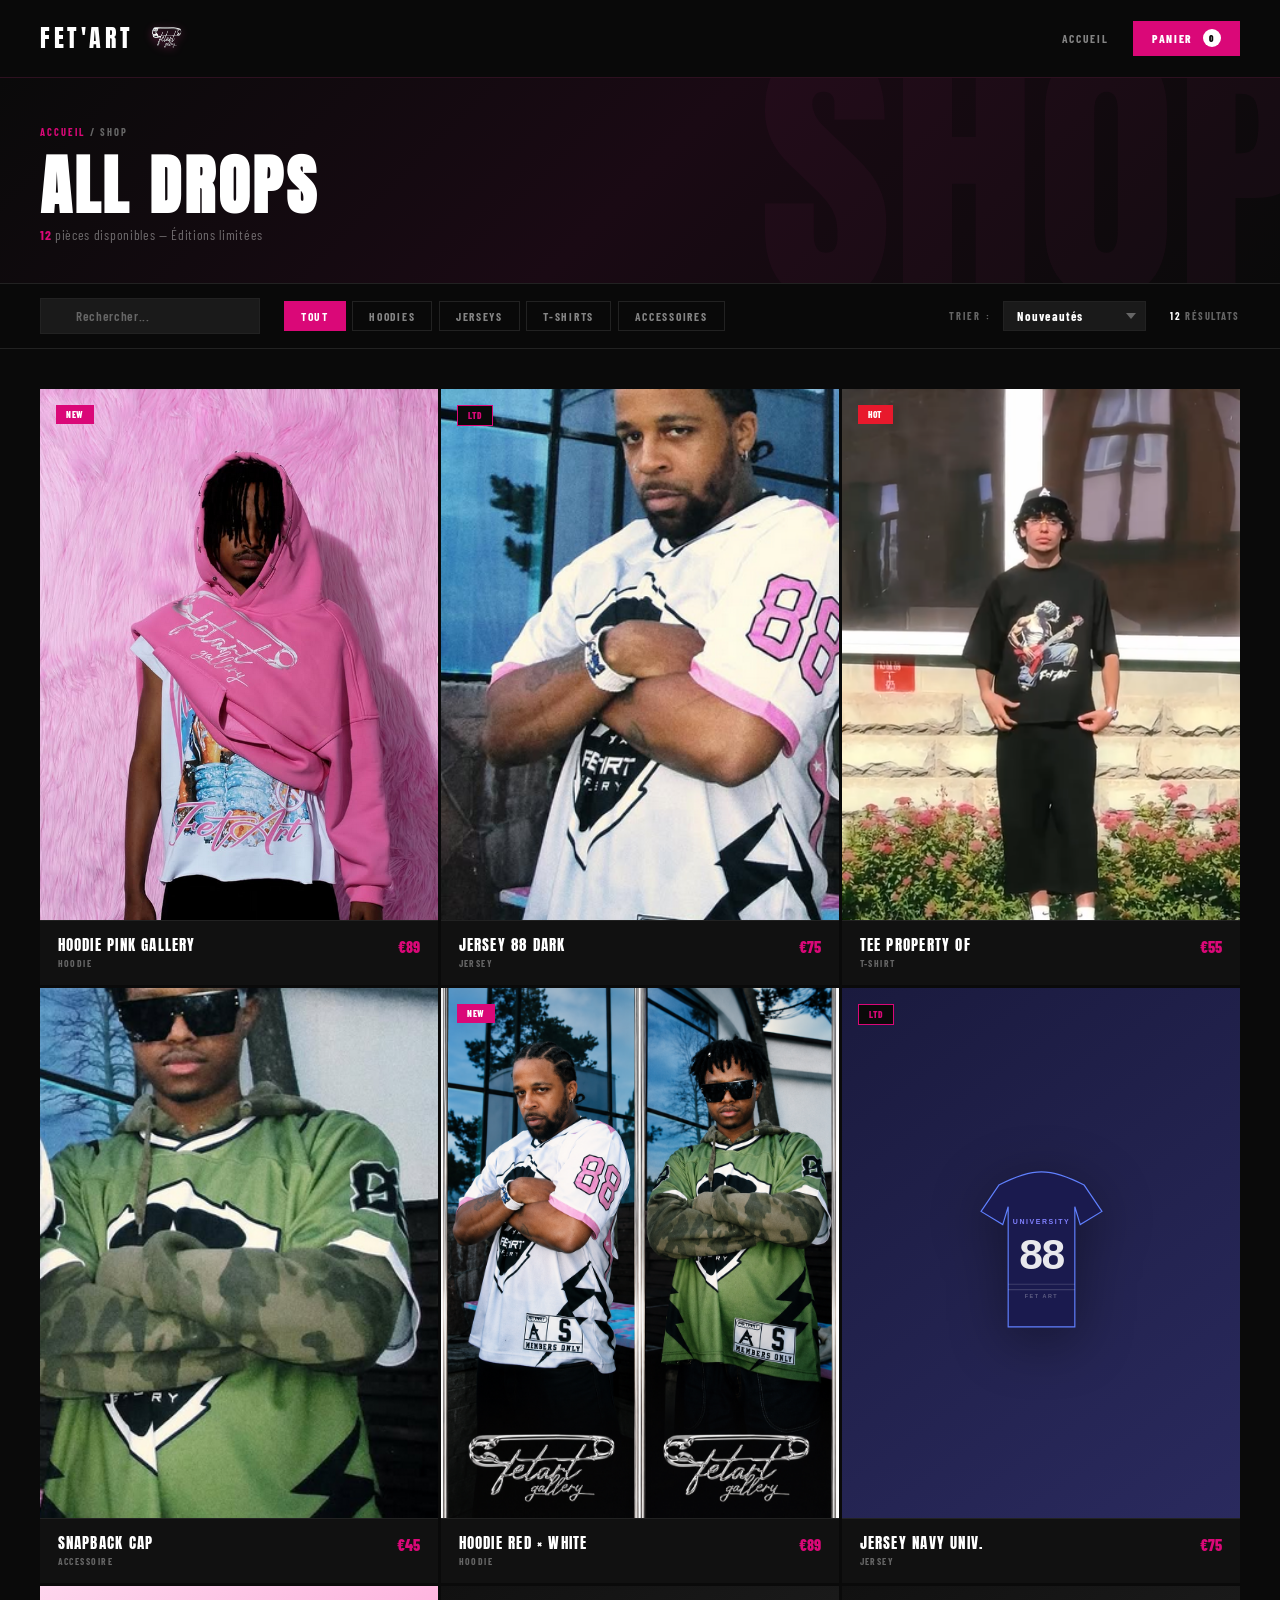
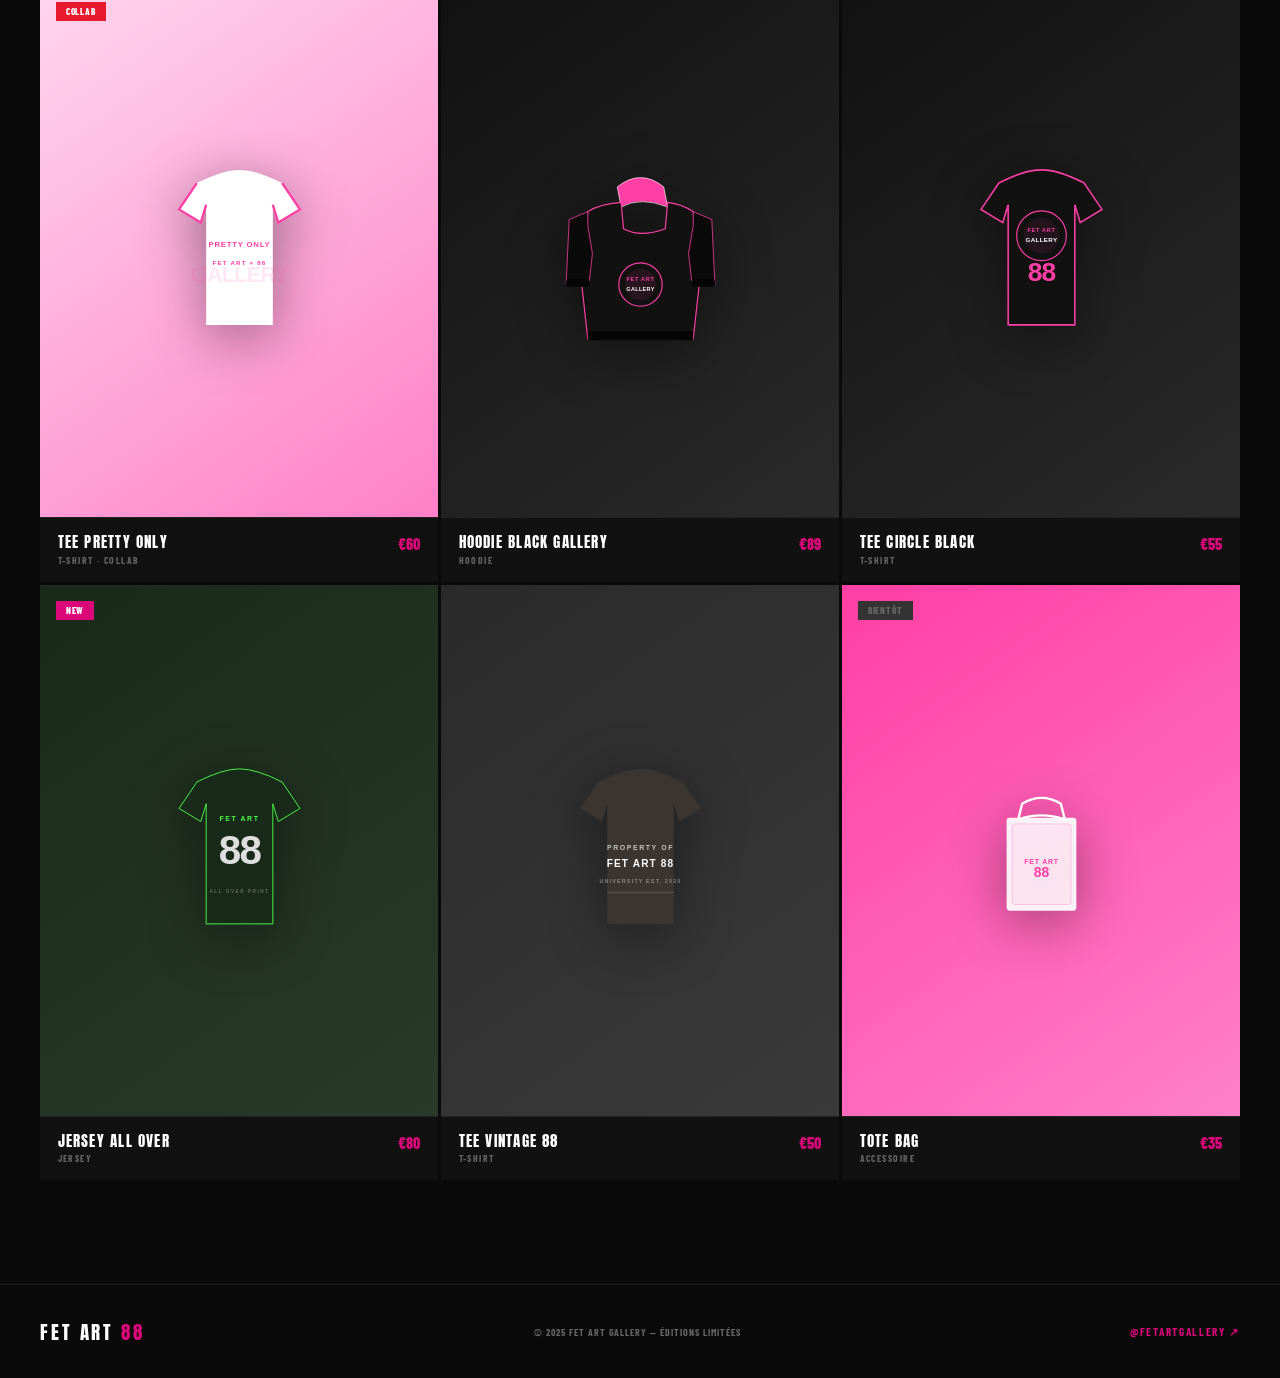
==== commit 09685e26: "adding_Logo_Amazing Co-authored-by: Copilot <copilot@github.com>" ====
--- a/fetart-shop.html
+++ b/fetart-shop.html
@@ -38,11 +38,11 @@
 
 <!-- NAV -->
 <nav>
-  <a href="fetart-gallery.html" class="nav-logo">FET'ART <span class="nav-logo-badge">Gallery</span></a>
+  <a href="index.html" class="nav-logo">FET'ART <span class="nav-logo-badge"><img src="logo.png" alt=""></span></a>
   <div class="nav-right">
-    <a href="fetart-gallery.html" class="nav-back"> Accueil</a>
+    <a href="index.html" class="nav-back"> Accueil</a>
     <button class="cart-btn" onclick="openCart()">
-      🛍 Panier
+       Panier
       <span class="cart-count" id="cartCount">0</span>
     </button>
   </div>
@@ -51,7 +51,7 @@
 <!-- HERO SHOP -->
 <div class="shop-hero">
   <div class="shop-hero-inner">
-    <div class="shop-breadcrumb"><a href="fetart-gallery.html">Accueil</a> / Shop</div>
+    <div class="shop-breadcrumb"><a href="index.html">Accueil</a> / Shop</div>
     <h1 class="shop-hero-title">ALL DROPS</h1>
     <p class="shop-hero-sub"><span id="visibleCount">12</span> pièces disponibles — Éditions limitées</p>
   </div>
@@ -90,24 +90,9 @@
     <div class="product-card" data-cat="hoodie" data-price="89" data-name="hoodie pink gallery" data-new="1">
       <span class="card-badge badge-new">New</span>
       <div class="card-img-wrap">
-        <div class="card-bg bg-p"></div>
-        <svg class="card-svg" viewBox="0 0 200 240" width="155" xmlns="http://www.w3.org/2000/svg">
-          <path d="M70 36 Q100 12 130 36 L135 62 Q100 48 75 62Z" fill="white" opacity="0.9"/>
-          <path d="M32 68 L24 160 L32 232 L168 232 L176 160 L168 68 Q153 58 135 56 L132 90 Q100 102 78 90 L75 56 Q47 58 32 68Z" fill="white" opacity="0.88"/>
-          <path d="M32 68 L8 78 L4 162 L34 157 L38 122 L32 86Z" fill="rgba(255,255,255,0.75)"/>
-          <path d="M168 68 L192 78 L196 162 L166 157 L162 122 L168 86Z" fill="rgba(255,255,255,0.75)"/>
-          <rect x="4" y="155" width="30" height="10" rx="3" fill="rgba(255,255,255,0.6)"/>
-          <rect x="166" y="155" width="30" height="10" rx="3" fill="rgba(255,255,255,0.6)"/>
-          <rect x="32" y="222" width="136" height="12" rx="3" fill="rgba(255,255,255,0.6)"/>
-          <rect x="70" y="138" width="60" height="56" rx="3" fill="rgba(255,63,164,0.25)" stroke="rgba(255,63,164,0.6)" stroke-width="1"/>
-          <text x="100" y="158" text-anchor="middle" font-family="sans-serif" font-size="7" font-weight="900" fill="#FF3FA4" letter-spacing="1">FET ART</text>
-          <text x="100" y="174" text-anchor="middle" font-family="sans-serif" font-size="16" font-weight="900" fill="#FF3FA4">88</text>
-          <text x="100" y="186" text-anchor="middle" font-family="sans-serif" font-size="5.5" font-weight="700" fill="rgba(255,63,164,0.7)" letter-spacing="1.5">GALLERY</text>
-          <line x1="4" y1="138" x2="34" y2="138" stroke="rgba(255,63,164,0.5)" stroke-width="1.5"/>
-          <line x1="4" y1="144" x2="34" y2="144" stroke="rgba(255,63,164,0.5)" stroke-width="1.5"/>
-          <line x1="166" y1="138" x2="196" y2="138" stroke="rgba(255,63,164,0.5)" stroke-width="1.5"/>
-          <line x1="166" y1="144" x2="196" y2="144" stroke="rgba(255,63,164,0.5)" stroke-width="1.5"/>
-        </svg>
+        <div class="card-bg bg-p">
+        <img src="hoodiees pink.PNG" alt="Hoodie Pink Gallery" srcset="">
+      </div>
         <div class="quick-add-overlay">
           <div class="size-selector">
             <span class="size-label">Choisir une taille</span>
@@ -132,15 +117,9 @@
     <div class="product-card" data-cat="jersey" data-price="75" data-name="jersey 88 dark" data-new="1">
       <span class="card-badge badge-ltd">Ltd</span>
       <div class="card-img-wrap">
-        <div class="card-bg bg-d"></div>
-        <svg class="card-svg" viewBox="0 0 200 220" width="155" xmlns="http://www.w3.org/2000/svg">
-          <path d="M45 22 L22 56 L50 73 L57 50 L57 205 L143 205 L143 50 L150 73 L178 56 L155 22 Q122 5 100 5 Q78 5 45 22Z" fill="#1A1A2E" stroke="#FF3FA4" stroke-width="1.5"/>
-          <text x="100" y="125" text-anchor="middle" font-family="sans-serif" font-size="58" font-weight="900" fill="white" opacity="0.9" letter-spacing="-2">88</text>
-          <text x="100" y="72" text-anchor="middle" font-family="sans-serif" font-size="10" font-weight="700" fill="#FF3FA4" letter-spacing="2">FET ART</text>
-          <line x1="57" y1="155" x2="143" y2="155" stroke="white" stroke-width="2" opacity="0.15"/>
-          <line x1="57" y1="162" x2="143" y2="162" stroke="white" stroke-width="2" opacity="0.15"/>
-          <rect x="57" y="196" width="86" height="12" rx="2" fill="#0A0A1A"/>
-        </svg>
+        <div class="card-bg bg-d">
+          <img src="azizi.PNG" alt="" srcset="">
+        </div>
         <div class="quick-add-overlay">
           <div class="size-selector">
             <span class="size-label">Choisir une taille</span>
@@ -164,17 +143,10 @@
     <div class="product-card" data-cat="tshirt" data-price="55" data-name="tee property of" data-new="1">
       <span class="card-badge badge-hot"> Hot</span>
       <div class="card-img-wrap">
-        <div class="card-bg bg-r"></div>
-        <svg class="card-svg" viewBox="0 0 200 220" width="155" xmlns="http://www.w3.org/2000/svg">
-          <path d="M45 22 L22 56 L50 73 L57 50 L57 205 L143 205 L143 50 L150 73 L178 56 L155 22 Q122 5 100 5 Q78 5 45 22Z" fill="white"/>
-          <path d="M45 22 L22 56 L50 73 L57 50" fill="none" stroke="#E8192C" stroke-width="3"/>
-          <path d="M155 22 L178 56 L150 73 L143 50" fill="none" stroke="#E8192C" stroke-width="3"/>
-          <line x1="57" y1="60" x2="57" y2="205" stroke="#E8192C" stroke-width="3"/>
-          <line x1="143" y1="60" x2="143" y2="205" stroke="#E8192C" stroke-width="3"/>
-          <text x="100" y="110" text-anchor="middle" font-family="sans-serif" font-size="9" font-weight="900" fill="#E8192C" letter-spacing="1.5">PROPERTY OF</text>
-          <text x="100" y="130" text-anchor="middle" font-family="sans-serif" font-size="14" font-weight="900" fill="#E8192C" letter-spacing="1">FET ART</text>
-          <text x="100" y="148" text-anchor="middle" font-family="sans-serif" font-size="8" font-weight="700" fill="#E8192C" letter-spacing="1">UNIVERSITY</text>
-        </svg>
+        <div class="card-bg bg-r">
+          <img src="song.PNG" alt="" srcset="">
+        </div>
+        
         <div class="quick-add-overlay">
           <div class="size-selector">
             <span class="size-label">Choisir une taille</span>
@@ -198,19 +170,9 @@
     <!-- 4 — Snapback Cap -->
     <div class="product-card" data-cat="accessoire" data-price="45" data-name="snapback cap" data-new="0">
       <div class="card-img-wrap">
-        <div class="card-bg bg-w"></div>
-        <svg class="card-svg" viewBox="0 0 200 160" width="155" xmlns="http://www.w3.org/2000/svg">
-          <path d="M22 100 Q22 44 100 32 Q178 44 178 100 L172 107 L160 107 L155 100 Q155 60 100 52 Q45 60 45 100 L40 107 L28 107Z" fill="#111" stroke="#FF3FA4" stroke-width="1.5"/>
-          <path d="M22 100 Q0 107 5 120 L158 120 Q164 120 164 107Z" fill="#0A0A0A" stroke="#2A2A2A" stroke-width="1"/>
-          <line x1="100" y1="32" x2="100" y2="100" stroke="#222" stroke-width="1"/>
-          <line x1="62" y1="38" x2="54" y2="100" stroke="#222" stroke-width="1"/>
-          <line x1="138" y1="38" x2="146" y2="100" stroke="#222" stroke-width="1"/>
-          <circle cx="100" cy="72" r="20" fill="#FF3FA4" opacity="0.9"/>
-          <text x="100" y="69" text-anchor="middle" font-family="sans-serif" font-size="6" font-weight="900" fill="white" letter-spacing="0.5">FET</text>
-          <text x="100" y="80" text-anchor="middle" font-family="sans-serif" font-size="6" font-weight="900" fill="white" letter-spacing="0.5">ART</text>
-          <rect x="128" y="103" width="34" height="8" rx="2" fill="#1A1A1A" stroke="#333" stroke-width="0.5"/>
-          <line x1="133" y1="107" x2="157" y2="107" stroke="#444" stroke-width="0.5"/>
-        </svg>
+        <div class="card-bg bg-w">
+          <img src="twisty.PNG" alt="" srcset="">
+        </div>
         <div class="quick-add-overlay">
           <div class="size-selector">
             <span class="size-label">Taille unique</span>
@@ -231,24 +193,10 @@
     <div class="product-card" data-cat="hoodie" data-price="89" data-name="hoodie red white" data-new="1">
       <span class="card-badge badge-new">New</span>
       <div class="card-img-wrap">
-        <div class="card-bg bg-r"></div>
-        <svg class="card-svg" viewBox="0 0 200 240" width="155" xmlns="http://www.w3.org/2000/svg">
-          <path d="M70 36 Q100 12 130 36 L135 62 Q100 48 75 62Z" fill="#C8192C" stroke="white" stroke-width="1"/>
-          <path d="M32 68 L24 160 L32 232 L168 232 L176 160 L168 68 Q153 58 135 56 L132 90 Q100 102 78 90 L75 56 Q47 58 32 68Z" fill="#D42035" stroke="white" stroke-width="0.8"/>
-          <path d="M32 68 L8 78 L4 162 L34 157 L38 122 L32 86Z" fill="#B01828" stroke="white" stroke-width="0.8"/>
-          <path d="M168 68 L192 78 L196 162 L166 157 L162 122 L168 86Z" fill="#B01828" stroke="white" stroke-width="0.8"/>
-          <rect x="4" y="155" width="30" height="10" rx="3" fill="#901015"/>
-          <rect x="166" y="155" width="30" height="10" rx="3" fill="#901015"/>
-          <rect x="32" y="222" width="136" height="12" rx="3" fill="#901015"/>
-          <rect x="70" y="138" width="60" height="58" rx="3" fill="rgba(255,255,255,0.15)" stroke="rgba(255,255,255,0.4)" stroke-width="1"/>
-          <text x="100" y="158" text-anchor="middle" font-family="sans-serif" font-size="7" font-weight="900" fill="white" letter-spacing="1">FET ART</text>
-          <text x="100" y="176" text-anchor="middle" font-family="sans-serif" font-size="18" font-weight="900" fill="white">88</text>
-          <text x="100" y="188" text-anchor="middle" font-family="sans-serif" font-size="5.5" font-weight="700" fill="rgba(255,255,255,0.7)" letter-spacing="1.5">GALLERY</text>
-          <line x1="4" y1="140" x2="34" y2="140" stroke="white" stroke-width="2" opacity="0.4"/>
-          <line x1="4" y1="147" x2="34" y2="147" stroke="white" stroke-width="2" opacity="0.4"/>
-          <line x1="166" y1="140" x2="196" y2="140" stroke="white" stroke-width="2" opacity="0.4"/>
-          <line x1="166" y1="147" x2="196" y2="147" stroke="white" stroke-width="2" opacity="0.4"/>
-        </svg>
+        <div class="card-bg bg-r">
+          <img src="two.png" alt="" srcset="">
+        </div>
+        
         <div class="quick-add-overlay">
           <div class="size-selector">
             <span class="size-label">Choisir une taille</span>
--- a/style/shop.css
+++ b/style/shop.css
@@ -27,7 +27,9 @@
   border-bottom: 1px solid rgba(255,63,164,0.15);
 }
 .nav-logo { font-family: 'Anton', sans-serif; font-size: 1.5rem; letter-spacing: 0.15em; color: var(--white); text-decoration: none; display: flex; align-items: center; gap: 0.5rem; }
-.nav-logo-badge { background: var(--pink); color: var(--white); font-size: 0.55rem; letter-spacing: 0.1em; padding: 0.15rem 0.5rem; font-family: 'Barlow Condensed', sans-serif; font-weight: 700; }
+.nav-logo-badge { color: var(--white); font-size: 0.55rem; letter-spacing: 0.1em; padding: 0.15rem 0.5rem; font-family: 'Barlow Condensed', sans-serif; font-weight: 700; }
+.nav-logo-badge img { width: 36px; height: 40px; display: block; filter: drop-shadow(0 2px 4px rgba(255,63,164,0.4));}
+
 .nav-right { display: flex; align-items: center; gap: 1.5rem; }
 .nav-back { font-size: 0.72rem; font-weight: 700; letter-spacing: 0.15em; text-transform: uppercase; color: rgba(255,255,255,0.5); text-decoration: none; transition: color 0.2s; }
 .nav-back:hover { color: var(--pink); }
@@ -158,6 +160,9 @@
   position: relative;
   overflow: hidden;
   display: flex; align-items: center; justify-content: center;
+}
+.product-card img{
+    width: 100%; height: 100%; object-fit: cover;
 }
 .card-bg {
   position: absolute; inset: 0;
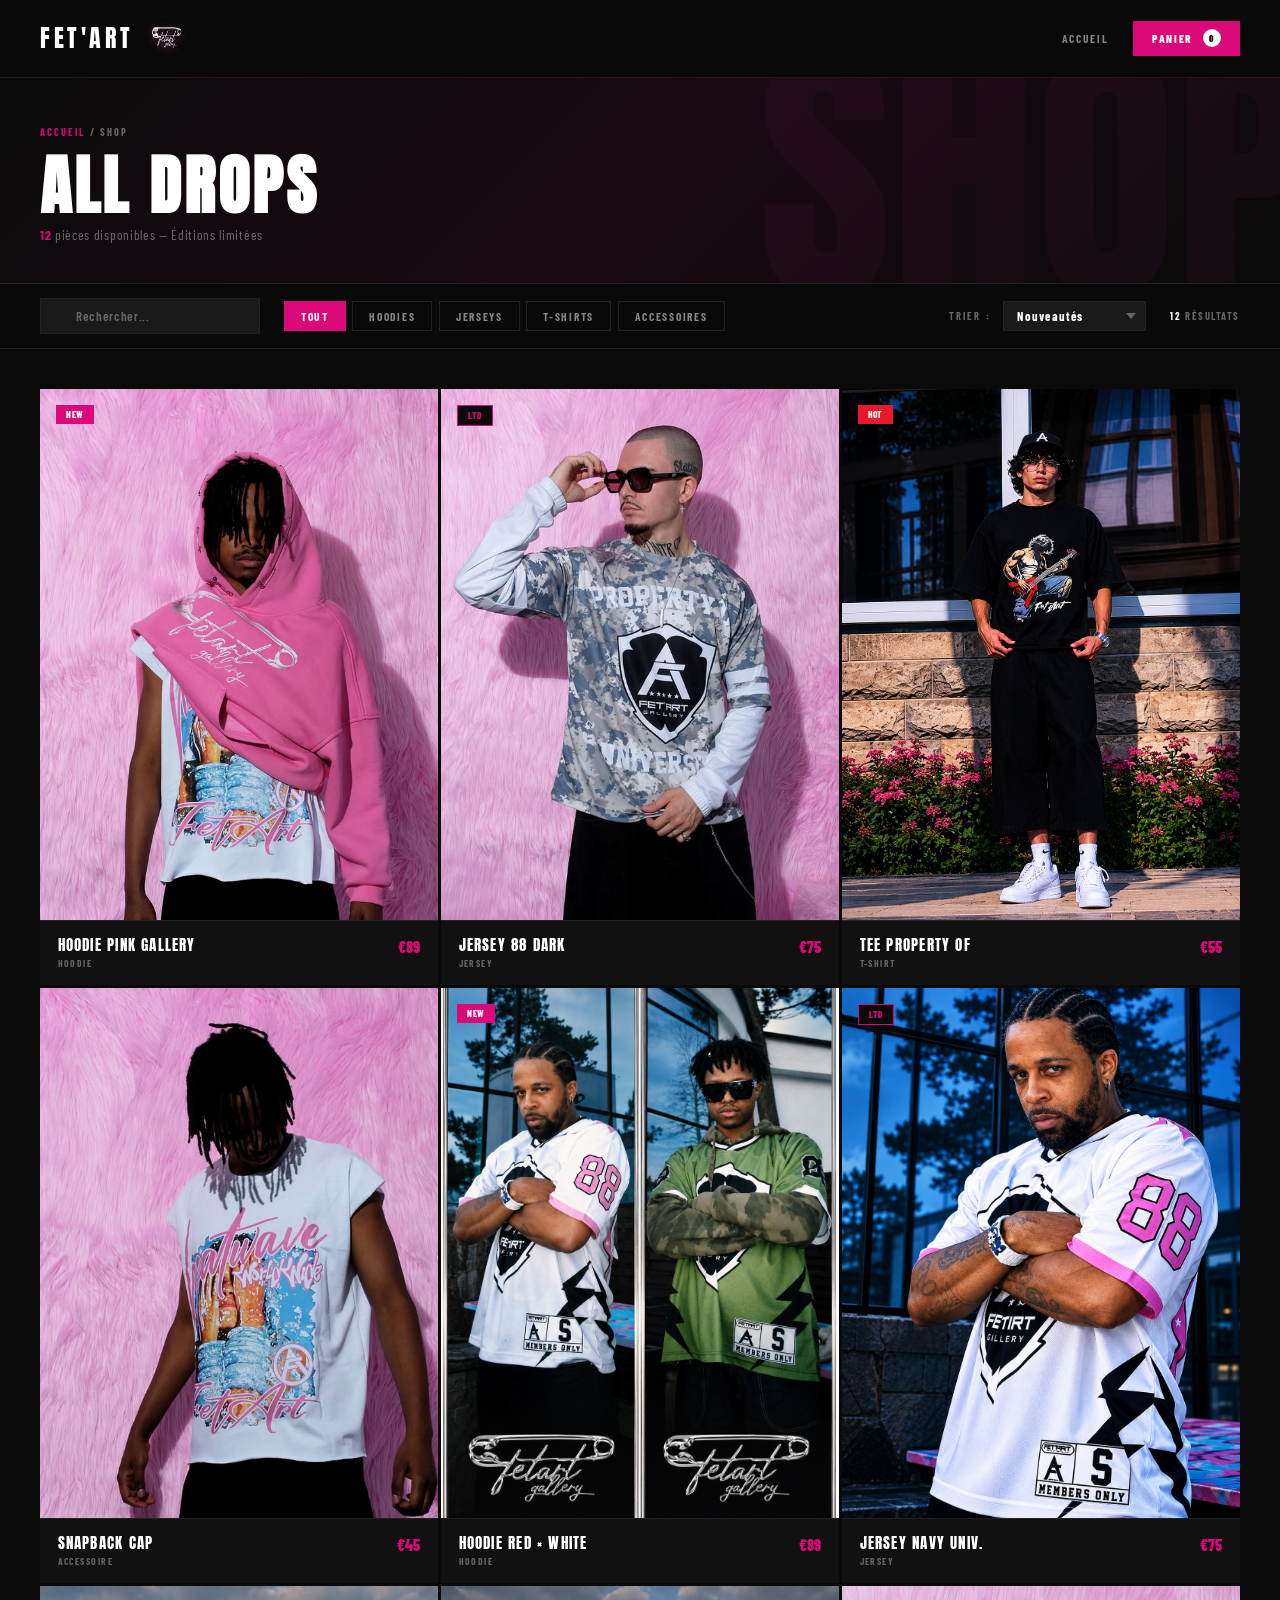
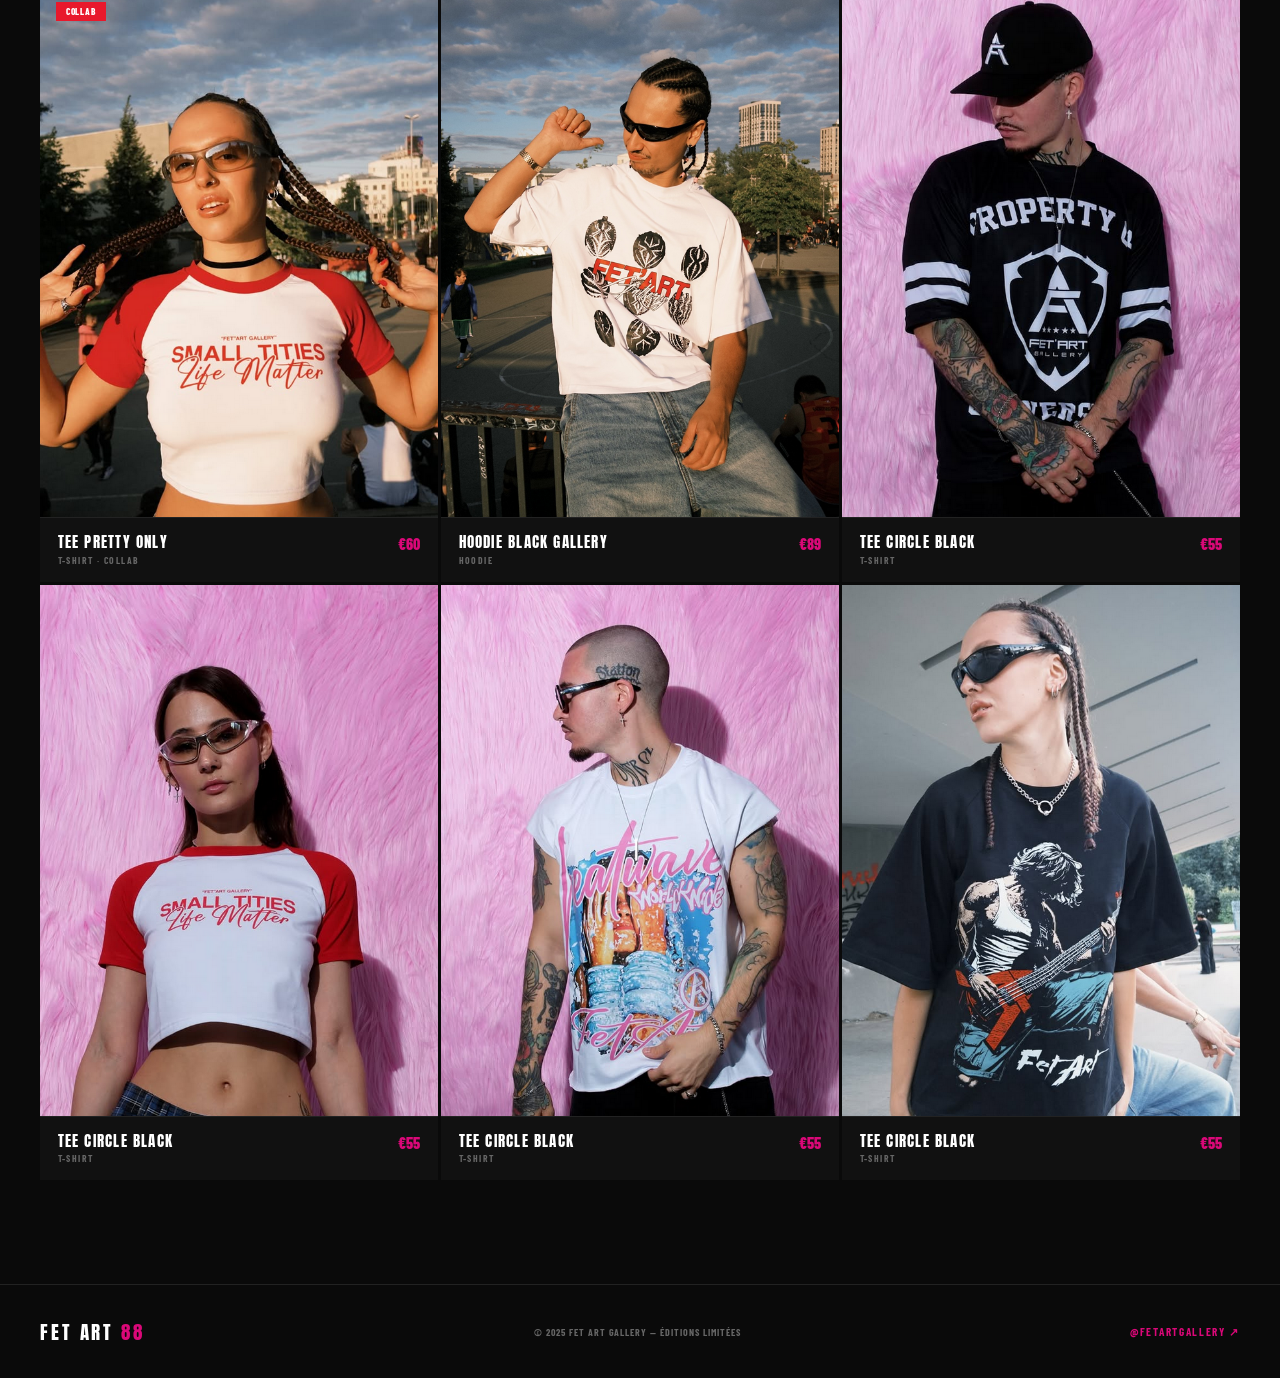
==== commit 66a3a40b: "modif img Co-authored-by: Copilot <copilot@github.com>" ====
--- a/fetart-shop.html
+++ b/fetart-shop.html
@@ -118,7 +118,7 @@
       <span class="card-badge badge-ltd">Ltd</span>
       <div class="card-img-wrap">
         <div class="card-bg bg-d">
-          <img src="azizi.PNG" alt="" srcset="">
+          <img src="man3.PNG" alt="" srcset="">
         </div>
         <div class="quick-add-overlay">
           <div class="size-selector">
@@ -171,7 +171,7 @@
     <div class="product-card" data-cat="accessoire" data-price="45" data-name="snapback cap" data-new="0">
       <div class="card-img-wrap">
         <div class="card-bg bg-w">
-          <img src="twisty.PNG" alt="" srcset="">
+          <img src="twisty2.PNG" alt="" srcset="">
         </div>
         <div class="quick-add-overlay">
           <div class="size-selector">
@@ -221,15 +221,9 @@
     <div class="product-card" data-cat="jersey" data-price="75" data-name="jersey navy university" data-new="0">
       <span class="card-badge badge-ltd">Ltd</span>
       <div class="card-img-wrap">
-        <div class="card-bg bg-b"></div>
-        <svg class="card-svg" viewBox="0 0 200 220" width="155" xmlns="http://www.w3.org/2000/svg">
-          <path d="M45 22 L22 56 L50 73 L57 50 L57 205 L143 205 L143 50 L150 73 L178 56 L155 22 Q122 5 100 5 Q78 5 45 22Z" fill="#1A1A4E" stroke="#6080FF" stroke-width="1.5"/>
-          <text x="100" y="130" text-anchor="middle" font-family="sans-serif" font-size="55" font-weight="900" fill="white" opacity="0.9" letter-spacing="-2">88</text>
-          <text x="100" y="72" text-anchor="middle" font-family="sans-serif" font-size="9" font-weight="700" fill="#8080FF" letter-spacing="2">UNIVERSITY</text>
-          <text x="100" y="168" text-anchor="middle" font-family="sans-serif" font-size="7" font-weight="700" fill="rgba(255,255,255,0.3)" letter-spacing="2">FET ART</text>
-          <line x1="57" y1="150" x2="143" y2="150" stroke="white" stroke-width="1.5" opacity="0.15"/>
-          <line x1="57" y1="157" x2="143" y2="157" stroke="white" stroke-width="1.5" opacity="0.15"/>
-        </svg>
+        <div class="card-bg bg-b">
+          <img src="azizi.PNG" alt="">
+        </div>
         <div class="quick-add-overlay">
           <div class="size-selector">
             <span class="size-label">Choisir une taille</span>
@@ -253,15 +247,10 @@
     <div class="product-card" data-cat="tshirt" data-price="60" data-name="tee pretty only collab" data-new="1">
       <span class="card-badge badge-hot">Collab</span>
       <div class="card-img-wrap">
-        <div class="card-bg bg-pw"></div>
-        <svg class="card-svg" viewBox="0 0 200 220" width="155" xmlns="http://www.w3.org/2000/svg">
-          <path d="M45 22 L22 56 L50 73 L57 50 L57 205 L143 205 L143 50 L150 73 L178 56 L155 22 Q122 5 100 5 Q78 5 45 22Z" fill="white"/>
-          <path d="M45 22 L22 56 L50 73 L57 50" fill="none" stroke="#FF3FA4" stroke-width="3"/>
-          <path d="M155 22 L178 56 L150 73 L143 50" fill="none" stroke="#FF3FA4" stroke-width="3"/>
-          <text x="100" y="105" text-anchor="middle" font-family="sans-serif" font-size="10" font-weight="900" fill="#FF3FA4" letter-spacing="1">PRETTY ONLY</text>
-          <text x="100" y="128" text-anchor="middle" font-family="sans-serif" font-size="8" font-weight="700" fill="#FF3FA4" letter-spacing="1.5">FET ART × 88</text>
-          <text x="100" y="150" text-anchor="middle" font-family="sans-serif" font-size="28" font-weight="900" fill="rgba(255,63,164,0.12)" letter-spacing="-1">GALLERY</text>
-        </svg>
+        <div class="card-bg bg-pw">
+          <img src="girl.PNG" alt="" srcset="">
+        </div>
+        
         <div class="quick-add-overlay">
           <div class="size-selector">
             <span class="size-label">Choisir une taille</span>
@@ -285,20 +274,10 @@
     <!-- 8 — Hoodie Black Gallery -->
     <div class="product-card" data-cat="hoodie" data-price="89" data-name="hoodie black gallery" data-new="0">
       <div class="card-img-wrap">
-        <div class="card-bg bg-d"></div>
-        <svg class="card-svg" viewBox="0 0 200 240" width="155" xmlns="http://www.w3.org/2000/svg">
-          <path d="M70 36 Q100 12 130 36 L135 62 Q100 48 75 62Z" fill="#FF3FA4" stroke="white" stroke-width="0.8"/>
-          <path d="M32 68 L24 160 L32 232 L168 232 L176 160 L168 68 Q153 58 135 56 L132 90 Q100 102 78 90 L75 56 Q47 58 32 68Z" fill="#111" stroke="#FF3FA4" stroke-width="1.5"/>
-          <path d="M32 68 L8 78 L4 162 L34 157 L38 122 L32 86Z" fill="#0A0A0A" stroke="#FF3FA4" stroke-width="1"/>
-          <path d="M168 68 L192 78 L196 162 L166 157 L162 122 L168 86Z" fill="#0A0A0A" stroke="#FF3FA4" stroke-width="1"/>
-          <rect x="4" y="155" width="30" height="10" rx="3" fill="#050505"/>
-          <rect x="166" y="155" width="30" height="10" rx="3" fill="#050505"/>
-          <rect x="32" y="222" width="136" height="12" rx="3" fill="#050505"/>
-          <circle cx="100" cy="162" r="28" fill="none" stroke="#FF3FA4" stroke-width="1.5"/>
-          <circle cx="100" cy="162" r="20" fill="rgba(255,63,164,0.1)"/>
-          <text x="100" y="158" text-anchor="middle" font-family="sans-serif" font-size="7" font-weight="900" fill="#FF3FA4" letter-spacing="1">FET ART</text>
-          <text x="100" y="170" text-anchor="middle" font-family="sans-serif" font-size="7" font-weight="700" fill="white" letter-spacing="0.5">GALLERY</text>
-        </svg>
+        <div class="card-bg bg-d">
+          <img src="tresses.PNG" alt="">
+        </div>
+        
         <div class="quick-add-overlay">
           <div class="size-selector">
             <span class="size-label">Choisir une taille</span>
@@ -319,18 +298,13 @@
       </div>
     </div>
 
-    <!-- 9 — Tee Circle Black -->
+    <!-- 10 — Tee Circle Black -->
     <div class="product-card" data-cat="tshirt" data-price="55" data-name="tee circle black" data-new="0">
       <div class="card-img-wrap">
-        <div class="card-bg bg-d"></div>
-        <svg class="card-svg" viewBox="0 0 200 220" width="155" xmlns="http://www.w3.org/2000/svg">
-          <path d="M45 22 L22 56 L50 73 L57 50 L57 205 L143 205 L143 50 L150 73 L178 56 L155 22 Q122 5 100 5 Q78 5 45 22Z" fill="#111" stroke="#FF3FA4" stroke-width="2"/>
-          <circle cx="100" cy="90" r="32" fill="none" stroke="#FF3FA4" stroke-width="1.5"/>
-          <circle cx="100" cy="90" r="23" fill="rgba(255,63,164,0.08)"/>
-          <text x="100" y="85" text-anchor="middle" font-family="sans-serif" font-size="7" font-weight="900" fill="#FF3FA4" letter-spacing="1">FET ART</text>
-          <text x="100" y="98" text-anchor="middle" font-family="sans-serif" font-size="8" font-weight="900" fill="white" letter-spacing="0.5">GALLERY</text>
-          <text x="100" y="148" text-anchor="middle" font-family="sans-serif" font-size="34" font-weight="900" fill="#FF3FA4" letter-spacing="-1">88</text>
-        </svg>
+        <div class="card-bg bg-d">
+          <img src="men.PNG" alt="">
+        </div>
+        
         <div class="quick-add-overlay">
           <div class="size-selector">
             <span class="size-label">Choisir une taille</span>
@@ -350,96 +324,84 @@
         <div class="card-price-block"><div class="card-price">€55</div></div>
       </div>
     </div>
-
-    <!-- 10 — Jersey Gris All Over -->
-    <div class="product-card" data-cat="jersey" data-price="80" data-name="jersey all over print" data-new="1">
-      <span class="card-badge badge-new">New</span>
-      <div class="card-img-wrap">
-        <div class="card-bg bg-g"></div>
-        <svg class="card-svg" viewBox="0 0 200 220" width="155" xmlns="http://www.w3.org/2000/svg">
-          <path d="M45 22 L22 56 L50 73 L57 50 L57 205 L143 205 L143 50 L150 73 L178 56 L155 22 Q122 5 100 5 Q78 5 45 22Z" fill="#1A2A1A" stroke="#4AFF4A" stroke-width="1.2"/>
-          <text x="100" y="128" text-anchor="middle" font-family="sans-serif" font-size="52" font-weight="900" fill="white" opacity="0.85" letter-spacing="-2">88</text>
-          <text x="100" y="72" text-anchor="middle" font-family="sans-serif" font-size="9" font-weight="700" fill="#4AFF4A" letter-spacing="2">FET ART</text>
-          <text x="100" y="165" text-anchor="middle" font-family="sans-serif" font-size="6" font-weight="700" fill="rgba(255,255,255,0.3)" letter-spacing="2">ALL OVER PRINT</text>
-        </svg>
-        <div class="quick-add-overlay">
-          <div class="size-selector">
-            <span class="size-label">Choisir une taille</span>
-            <div class="size-btns">
-              <button class="size-btn" onclick="selectSize(this)">S</button>
-              <button class="size-btn" onclick="selectSize(this)">M</button>
-              <button class="size-btn" onclick="selectSize(this)">L</button>
-              <button class="size-btn" onclick="selectSize(this)">XL</button>
-            </div>
-            <button class="quick-add-btn" onclick="addToCart(this, 'Jersey All Over Print', 80, 'jersey')">+ Ajouter au panier</button>
-          </div>
-        </div>
-      </div>
-      <div class="card-info">
-        <div><div class="card-name">JERSEY ALL OVER</div><div class="card-cat">Jersey</div></div>
-        <div class="card-price-block"><div class="card-price">€80</div></div>
-      </div>
-    </div>
-
-    <!-- 11 — Tee Vintage 88 -->
-    <div class="product-card" data-cat="tshirt" data-price="50" data-name="tee vintage 88 washed" data-new="0">
-      <div class="card-img-wrap">
-        <div class="card-bg bg-w"></div>
-        <svg class="card-svg" viewBox="0 0 200 220" width="155" xmlns="http://www.w3.org/2000/svg">
-          <path d="M45 22 L22 56 L50 73 L57 50 L57 205 L143 205 L143 50 L150 73 L178 56 L155 22 Q122 5 100 5 Q78 5 45 22Z" fill="#3A3530"/>
-          <text x="100" y="110" text-anchor="middle" font-family="sans-serif" font-size="9" font-weight="900" fill="rgba(255,255,255,0.7)" letter-spacing="2">PROPERTY OF</text>
-          <text x="100" y="132" text-anchor="middle" font-family="sans-serif" font-size="13" font-weight="900" fill="white" letter-spacing="1.5">FET ART 88</text>
-          <text x="100" y="152" text-anchor="middle" font-family="sans-serif" font-size="7" font-weight="700" fill="rgba(255,255,255,0.4)" letter-spacing="1.5">UNIVERSITY EST. 2020</text>
-          <rect x="57" y="164" width="86" height="1.5" fill="rgba(255,255,255,0.15)"/>
-        </svg>
-        <div class="quick-add-overlay">
-          <div class="size-selector">
-            <span class="size-label">Choisir une taille</span>
-            <div class="size-btns">
-              <button class="size-btn" onclick="selectSize(this)">XS</button>
-              <button class="size-btn" onclick="selectSize(this)">S</button>
-              <button class="size-btn" onclick="selectSize(this)">M</button>
-              <button class="size-btn" onclick="selectSize(this)">L</button>
-              <button class="size-btn" onclick="selectSize(this)">XL</button>
-            </div>
-            <button class="quick-add-btn" onclick="addToCart(this, 'Tee Vintage 88 Washed', 50, 'tshirt')">+ Ajouter au panier</button>
-          </div>
-        </div>
-      </div>
-      <div class="card-info">
-        <div><div class="card-name">TEE VINTAGE 88</div><div class="card-cat">T-Shirt</div></div>
-        <div class="card-price-block"><div class="card-price">€50</div></div>
-      </div>
-    </div>
-
-    <!-- 12 — Tote Bag -->
-    <div class="product-card" data-cat="accessoire" data-price="35" data-name="tote bag fetart" data-new="0">
-      <span class="card-badge badge-sold">Bientôt</span>
-      <div class="card-img-wrap">
-        <div class="card-bg bg-p"></div>
-        <svg class="card-svg" viewBox="0 0 200 220" width="155" xmlns="http://www.w3.org/2000/svg">
-          <path d="M75 50 Q100 35 125 50 L130 70 Q100 60 70 70Z" fill="none" stroke="white" stroke-width="3" stroke-linecap="round"/>
-          <rect x="55" y="68" width="90" height="120" rx="4" fill="white" opacity="0.92"/>
-          <rect x="62" y="76" width="76" height="104" rx="3" fill="rgba(255,63,164,0.08)" stroke="rgba(255,63,164,0.3)" stroke-width="1"/>
-          <text x="100" y="128" text-anchor="middle" font-family="sans-serif" font-size="9" font-weight="900" fill="#FF3FA4" letter-spacing="1">FET ART</text>
-          <text x="100" y="145" text-anchor="middle" font-family="sans-serif" font-size="18" font-weight="900" fill="#FF3FA4">88</text>
-        </svg>
-        <div class="quick-add-overlay">
-          <div class="size-selector">
-            <span class="size-label">Taille unique</span>
-            <div class="size-btns">
-              <button class="size-btn selected" onclick="selectSize(this)">OS</button>
-            </div>
-            <button class="quick-add-btn" onclick="addToCart(this, 'Tote Bag Fetart', 35, 'accessoire')">+ Ajouter au panier</button>
-          </div>
-        </div>
-      </div>
-      <div class="card-info">
-        <div><div class="card-name">TOTE BAG</div><div class="card-cat">Accessoire</div></div>
-        <div class="card-price-block"><div class="card-price">€35</div></div>
-      </div>
-    </div>
-
+     <!-- 11 — Tee Circle Black -->
+    <div class="product-card" data-cat="tshirt" data-price="55" data-name="tee circle black" data-new="0">
+      <div class="card-img-wrap">
+        <div class="card-bg bg-d">
+          <img src="girl3.PNG" alt="">
+        </div>
+        
+        <div class="quick-add-overlay">
+          <div class="size-selector">
+            <span class="size-label">Choisir une taille</span>
+            <div class="size-btns">
+              <button class="size-btn" onclick="selectSize(this)">XS</button>
+              <button class="size-btn" onclick="selectSize(this)">S</button>
+              <button class="size-btn" onclick="selectSize(this)">M</button>
+              <button class="size-btn" onclick="selectSize(this)">L</button>
+              <button class="size-btn" onclick="selectSize(this)">XL</button>
+            </div>
+            <button class="quick-add-btn" onclick="addToCart(this, 'Tee Circle Black', 55, 'tshirt')">+ Ajouter au panier</button>
+          </div>
+        </div>
+      </div>
+      <div class="card-info">
+        <div><div class="card-name">TEE CIRCLE BLACK</div><div class="card-cat">T-Shirt</div></div>
+        <div class="card-price-block"><div class="card-price">€55</div></div>
+      </div>
+    </div>
+     <!-- 12 — Tee Circle Black -->
+    <div class="product-card" data-cat="tshirt" data-price="55" data-name="tee circle black" data-new="0">
+      <div class="card-img-wrap">
+        <div class="card-bg bg-d">
+          <img src="man2.PNG" alt="">
+        </div>
+        
+        <div class="quick-add-overlay">
+          <div class="size-selector">
+            <span class="size-label">Choisir une taille</span>
+            <div class="size-btns">
+              <button class="size-btn" onclick="selectSize(this)">XS</button>
+              <button class="size-btn" onclick="selectSize(this)">S</button>
+              <button class="size-btn" onclick="selectSize(this)">M</button>
+              <button class="size-btn" onclick="selectSize(this)">L</button>
+              <button class="size-btn" onclick="selectSize(this)">XL</button>
+            </div>
+            <button class="quick-add-btn" onclick="addToCart(this, 'Tee Circle Black', 55, 'tshirt')">+ Ajouter au panier</button>
+          </div>
+        </div>
+      </div>
+      <div class="card-info">
+        <div><div class="card-name">TEE CIRCLE BLACK</div><div class="card-cat">T-Shirt</div></div>
+        <div class="card-price-block"><div class="card-price">€55</div></div>
+      </div>
+    </div>
+     <!-- 9 — Tee Circle Black -->
+    <div class="product-card" data-cat="tshirt" data-price="55" data-name="tee circle black" data-new="0">
+      <div class="card-img-wrap">
+        <div class="card-bg bg-d">
+          <img src="girl2.PNG" alt="">
+        </div>
+        
+        <div class="quick-add-overlay">
+          <div class="size-selector">
+            <span class="size-label">Choisir une taille</span>
+            <div class="size-btns">
+              <button class="size-btn" onclick="selectSize(this)">XS</button>
+              <button class="size-btn" onclick="selectSize(this)">S</button>
+              <button class="size-btn" onclick="selectSize(this)">M</button>
+              <button class="size-btn" onclick="selectSize(this)">L</button>
+              <button class="size-btn" onclick="selectSize(this)">XL</button>
+            </div>
+            <button class="quick-add-btn" onclick="addToCart(this, 'Tee Circle Black', 55, 'tshirt')">+ Ajouter au panier</button>
+          </div>
+        </div>
+      </div>
+      <div class="card-info">
+        <div><div class="card-name">TEE CIRCLE BLACK</div><div class="card-cat">T-Shirt</div></div>
+        <div class="card-price-block"><div class="card-price">€55</div></div>
+      </div>
+    </div>
     <!-- Empty state -->
     <div class="empty-state" id="emptyState">
       <div class="empty-icon">88</div>
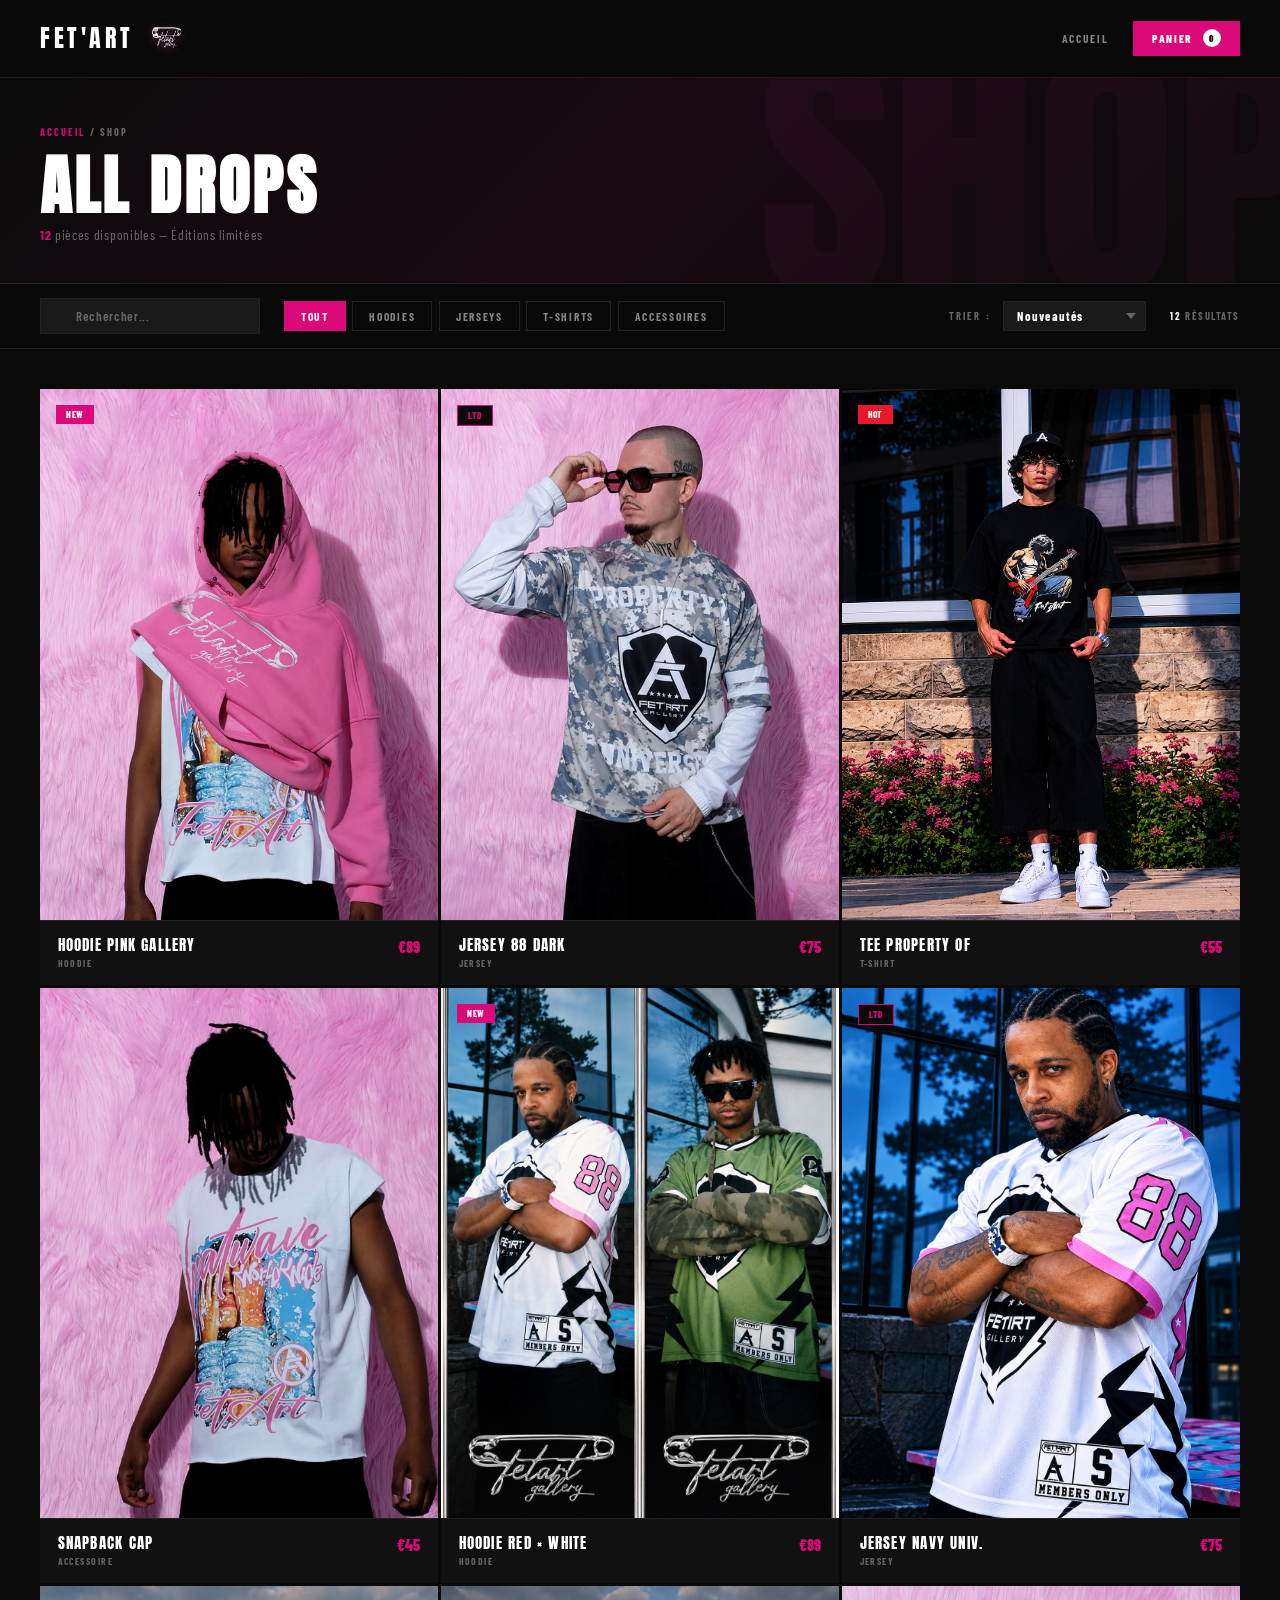
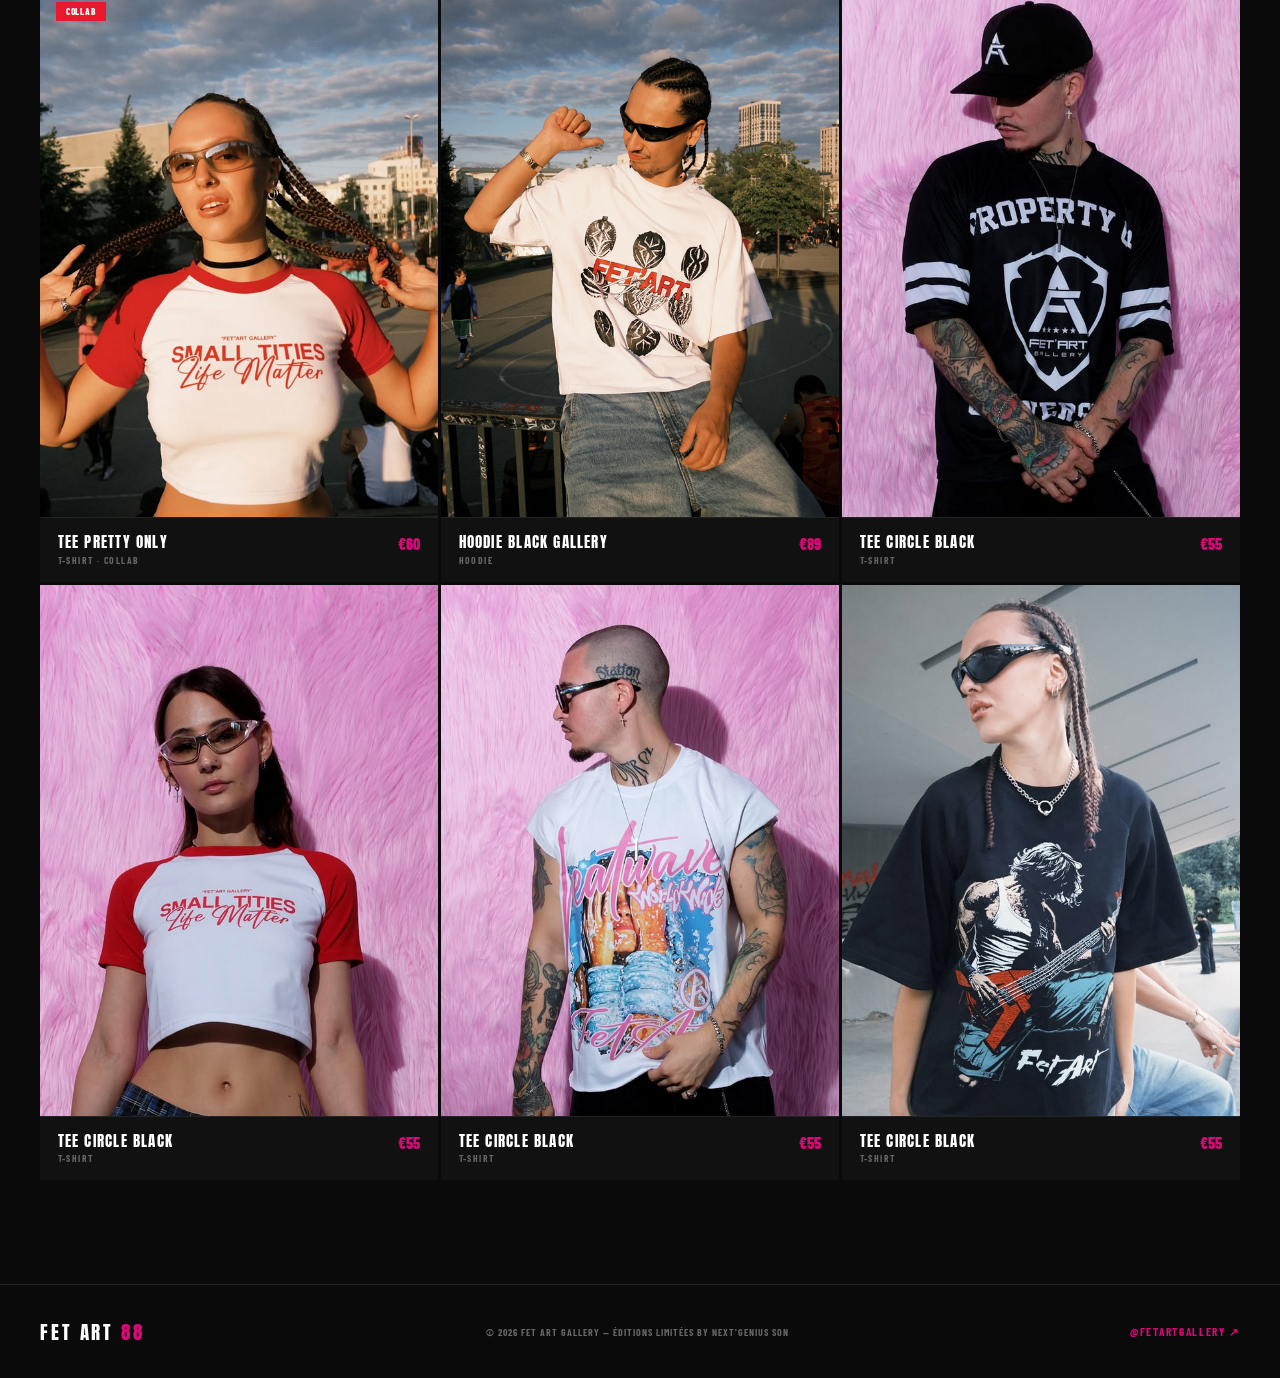
==== commit caee9828: "next'genius Son Co-authored-by: Copilot <copilot@github.com>" ====
--- a/fetart-shop.html
+++ b/fetart-shop.html
@@ -415,7 +415,7 @@
 <!-- FOOTER -->
 <footer class="shop-footer">
   <div class="footer-logo">FET ART <span style="color:var(--pink)">88</span></div>
-  <div class="footer-copy">© 2025 Fet Art Gallery — Éditions limitées</div>
+  <div class="footer-copy">© 2026 Fet Art Gallery — Éditions limitées by Next'Genius Son</div>
   <a href="https://www.instagram.com/fetartgallery/" target="_blank" class="footer-insta">@fetartgallery ↗</a>
 </footer>
 
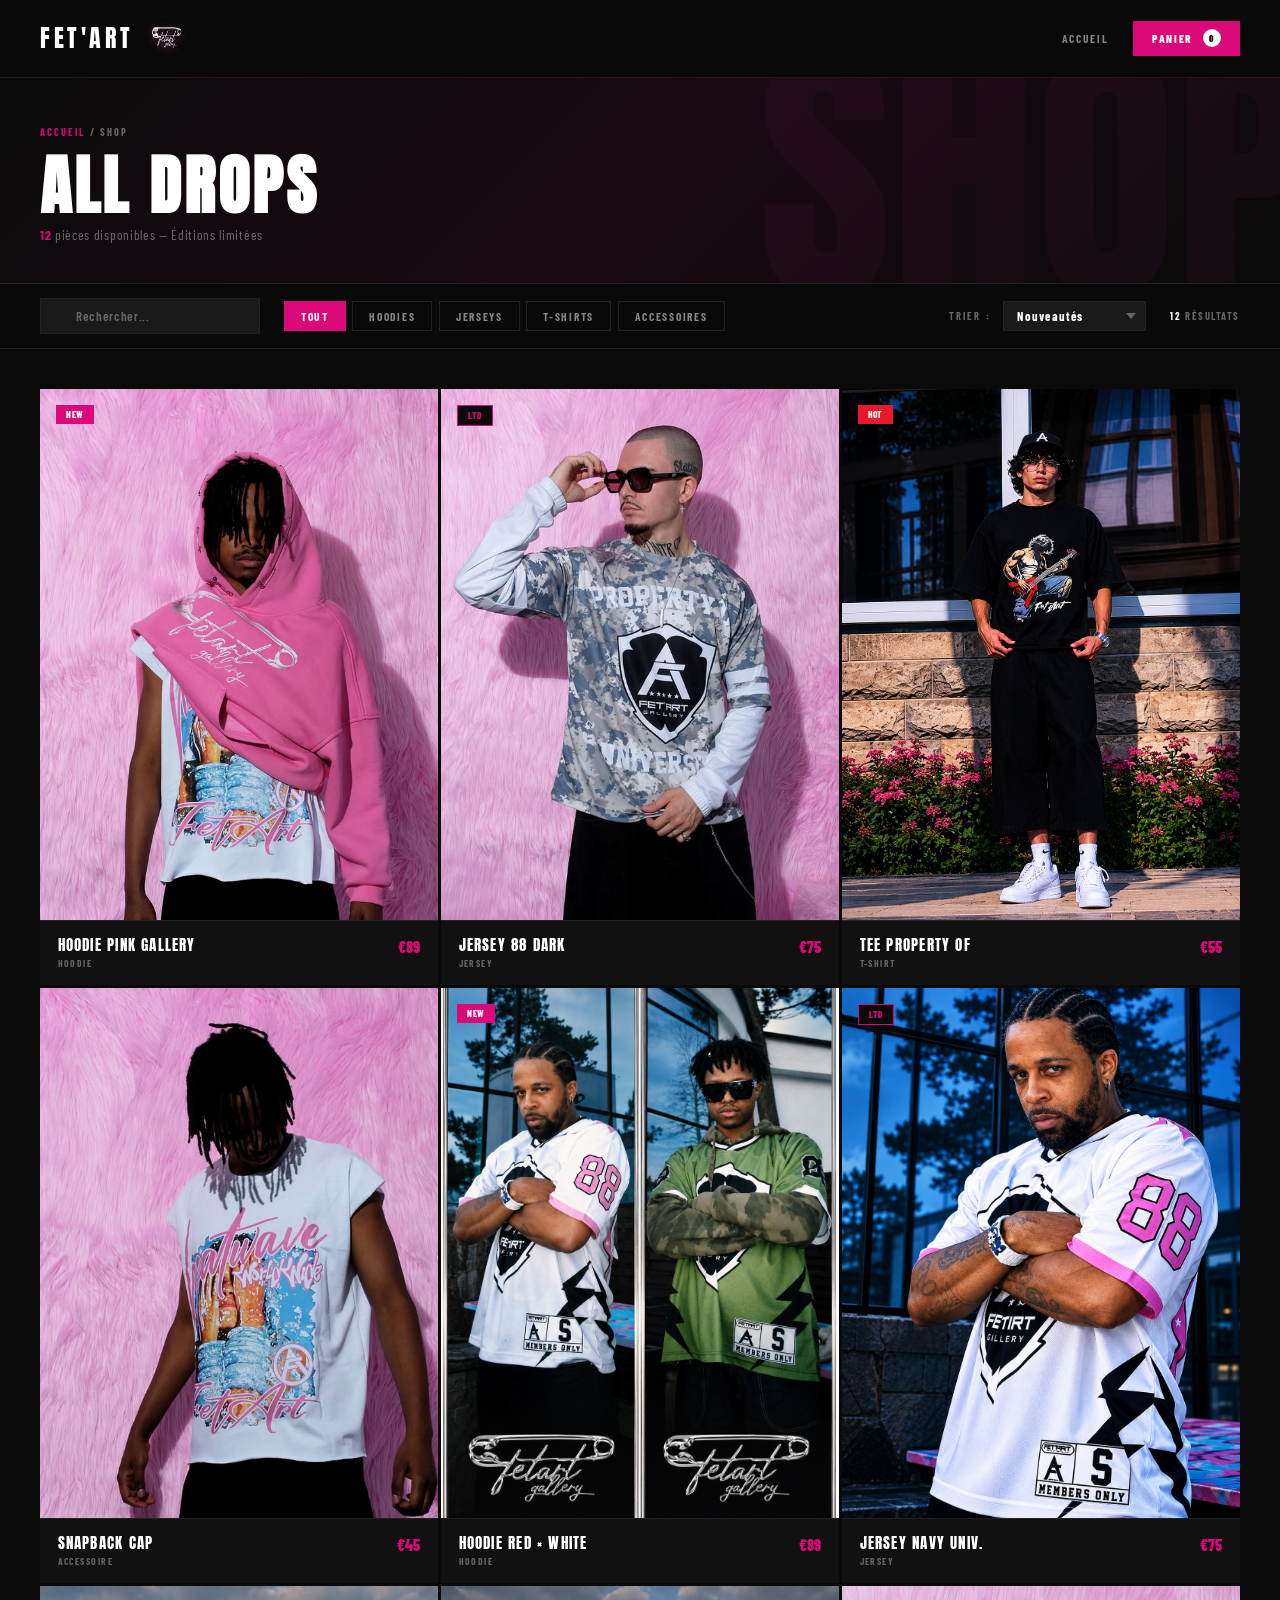
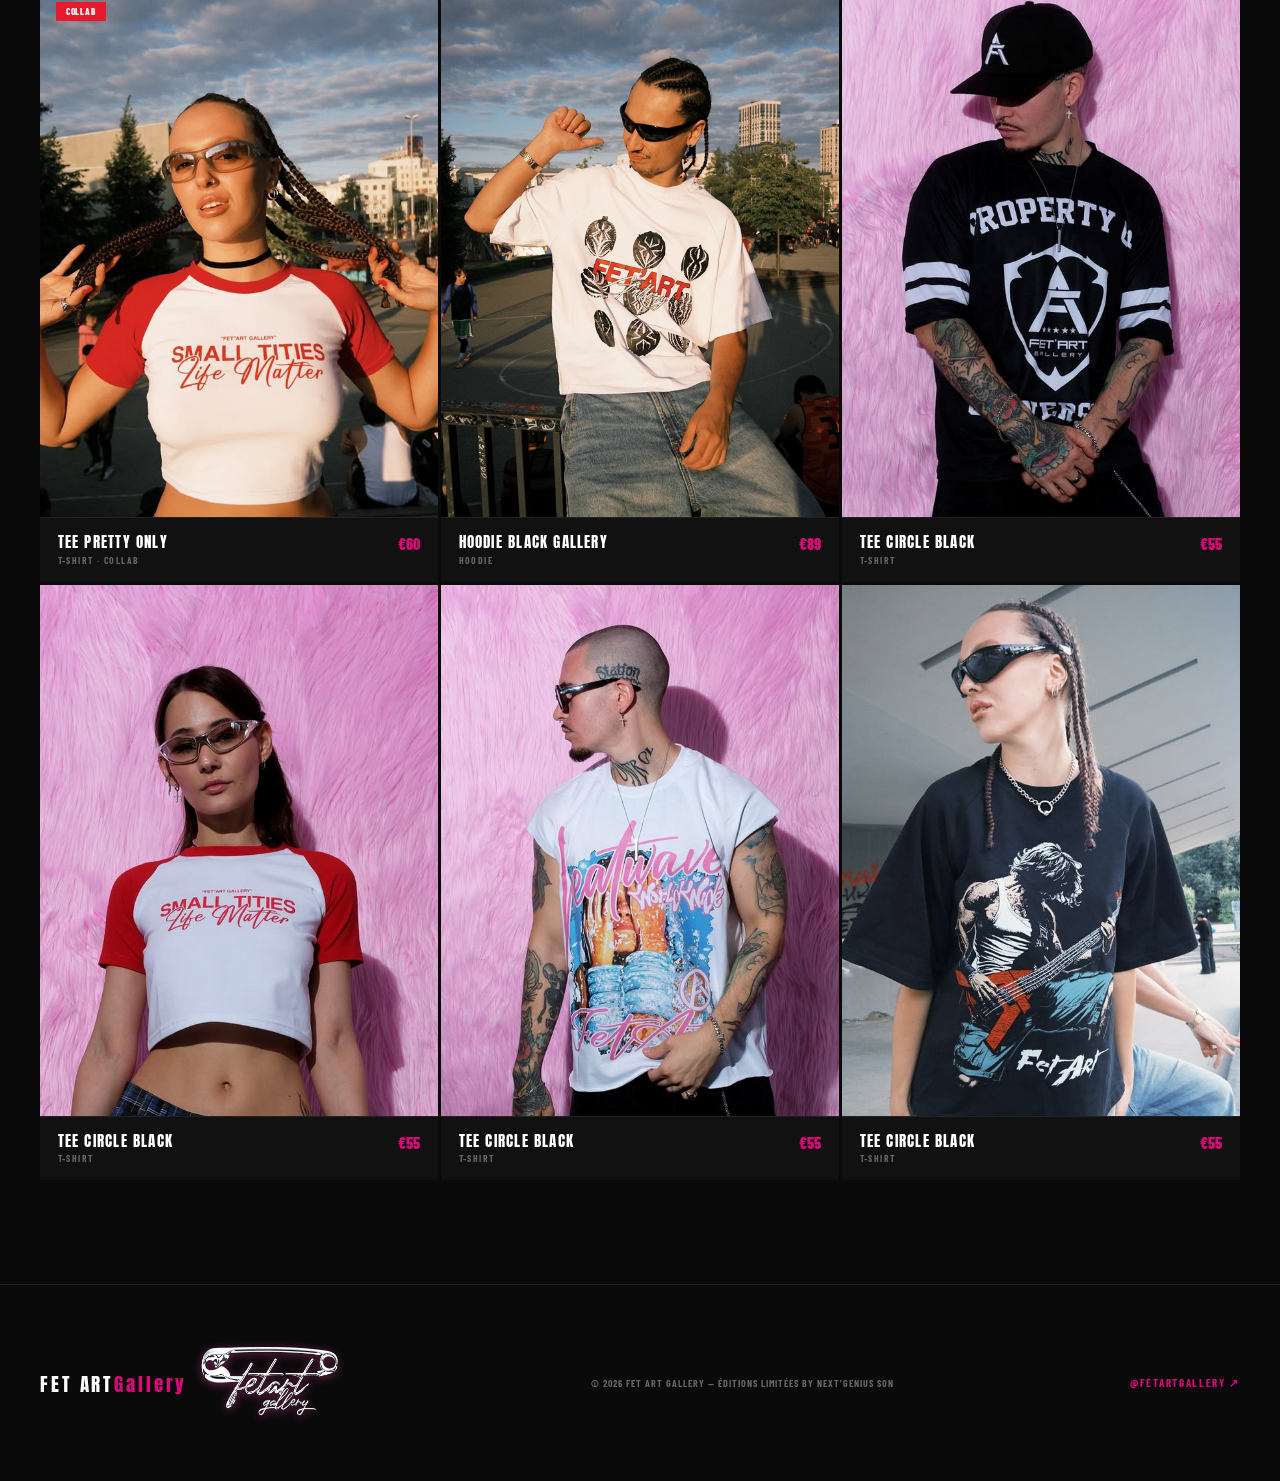
==== commit 1b80fd10: "adding_better-responsive Co-authored-by: Copilot <copilot@github.com>" ====
--- a/fetart-shop.html
+++ b/fetart-shop.html
@@ -414,7 +414,7 @@
 
 <!-- FOOTER -->
 <footer class="shop-footer">
-  <div class="footer-logo">FET ART <span style="color:var(--pink)">88</span></div>
+  <div class="footer-logo">FET ART <span style="color:var(--pink)"> Gallery </span><img src="logo.png" alt="" srcset="" class="footer-img"></div>
   <div class="footer-copy">© 2026 Fet Art Gallery — Éditions limitées by Next'Genius Son</div>
   <a href="https://www.instagram.com/fetartgallery/" target="_blank" class="footer-insta">@fetartgallery ↗</a>
 </footer>
--- a/style/shop.css
+++ b/style/shop.css
@@ -333,7 +333,9 @@
   border-top: 1px solid var(--border);
   display: flex; justify-content: space-between; align-items: center; flex-wrap: wrap; gap: 1rem;
 }
-.footer-logo { font-family: 'Anton', sans-serif; font-size: 1.2rem; letter-spacing: 0.15em; }
+.footer-img { width: 168px; height: 132px; filter: drop-shadow(0 2px 4px rgba(255,63,164,0.4)); }
+.footer-logo { font-family: 'Anton', sans-serif; font-size: 1.2rem; letter-spacing: 0.15em;
+display : flex; align-items: center; gap: 0.; }
 .footer-copy { font-size: 0.62rem; font-weight: 700; letter-spacing: 0.1em; color: var(--mid); text-transform: uppercase; }
 .footer-insta { font-size: 0.7rem; font-weight: 700; letter-spacing: 0.15em; text-transform: uppercase; color: var(--pink); text-decoration: none; transition: opacity 0.2s; }
 .footer-insta:hover { opacity: 0.7; }
